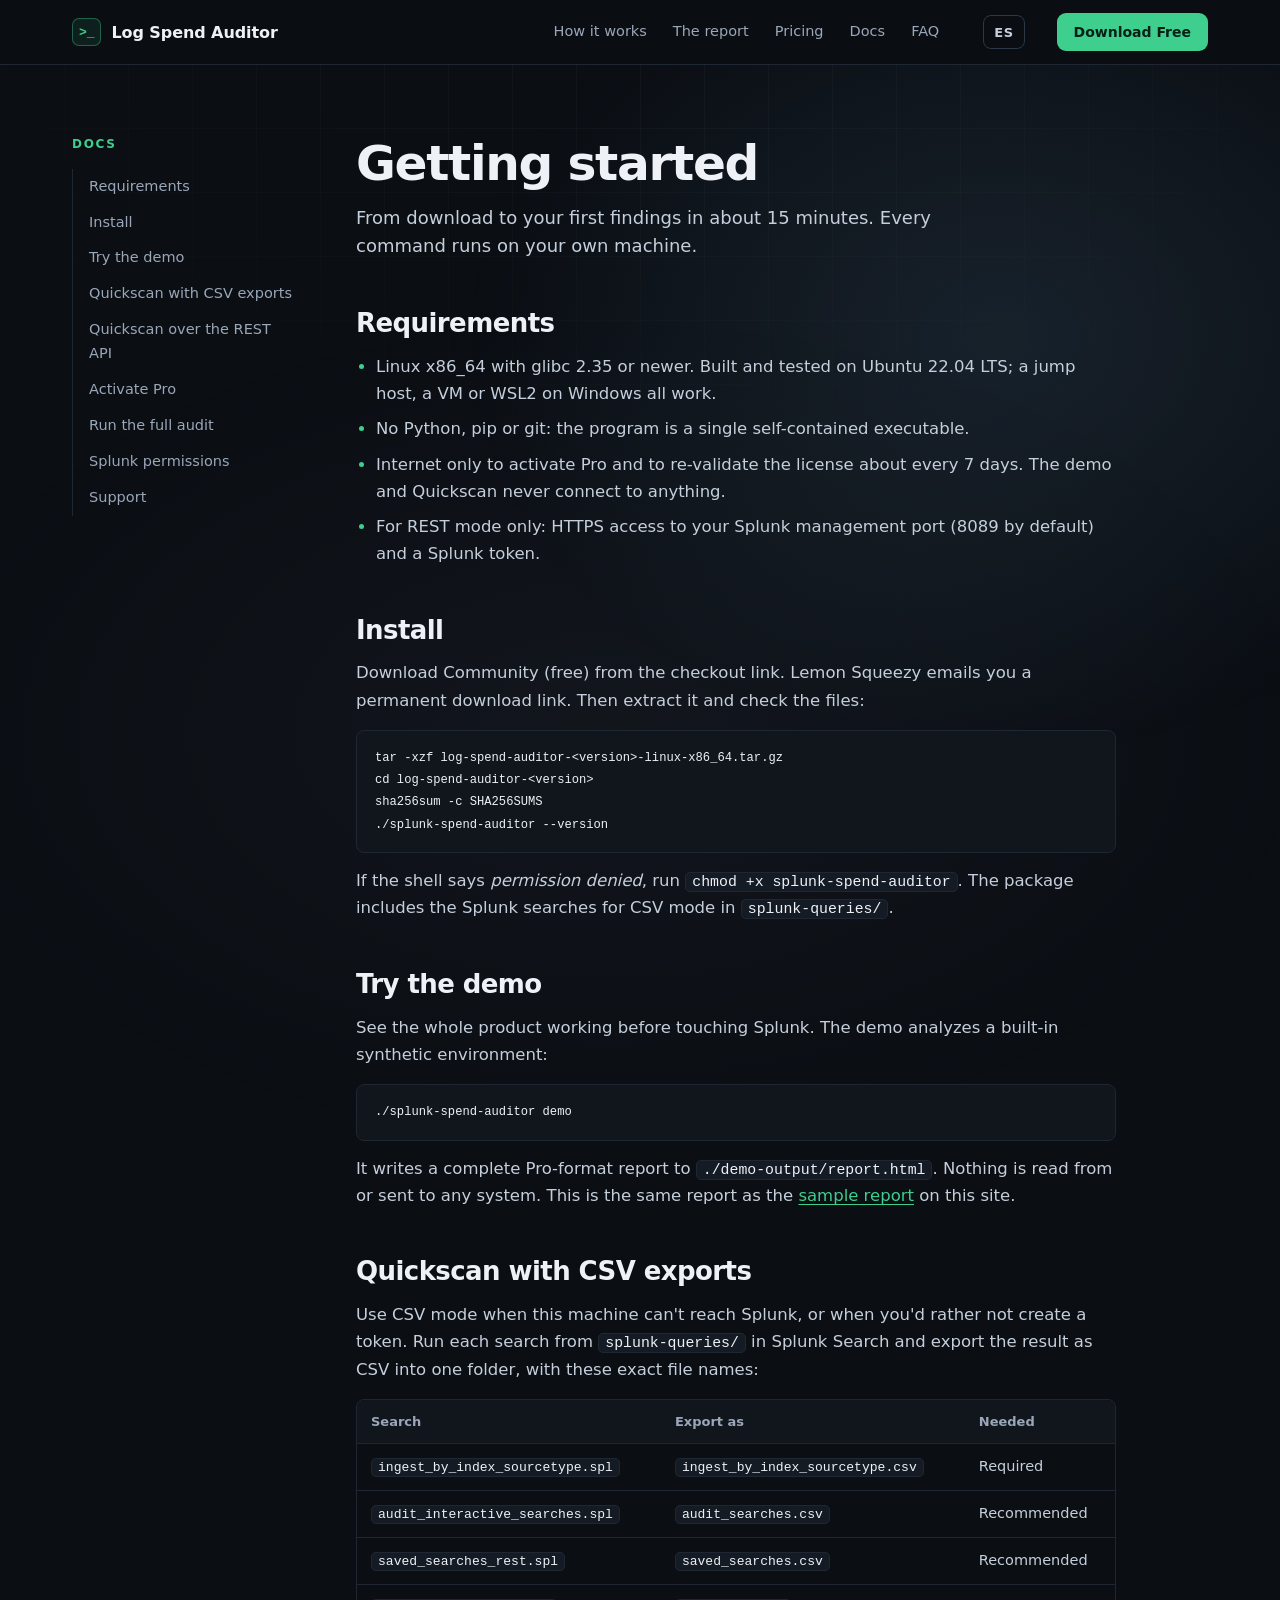
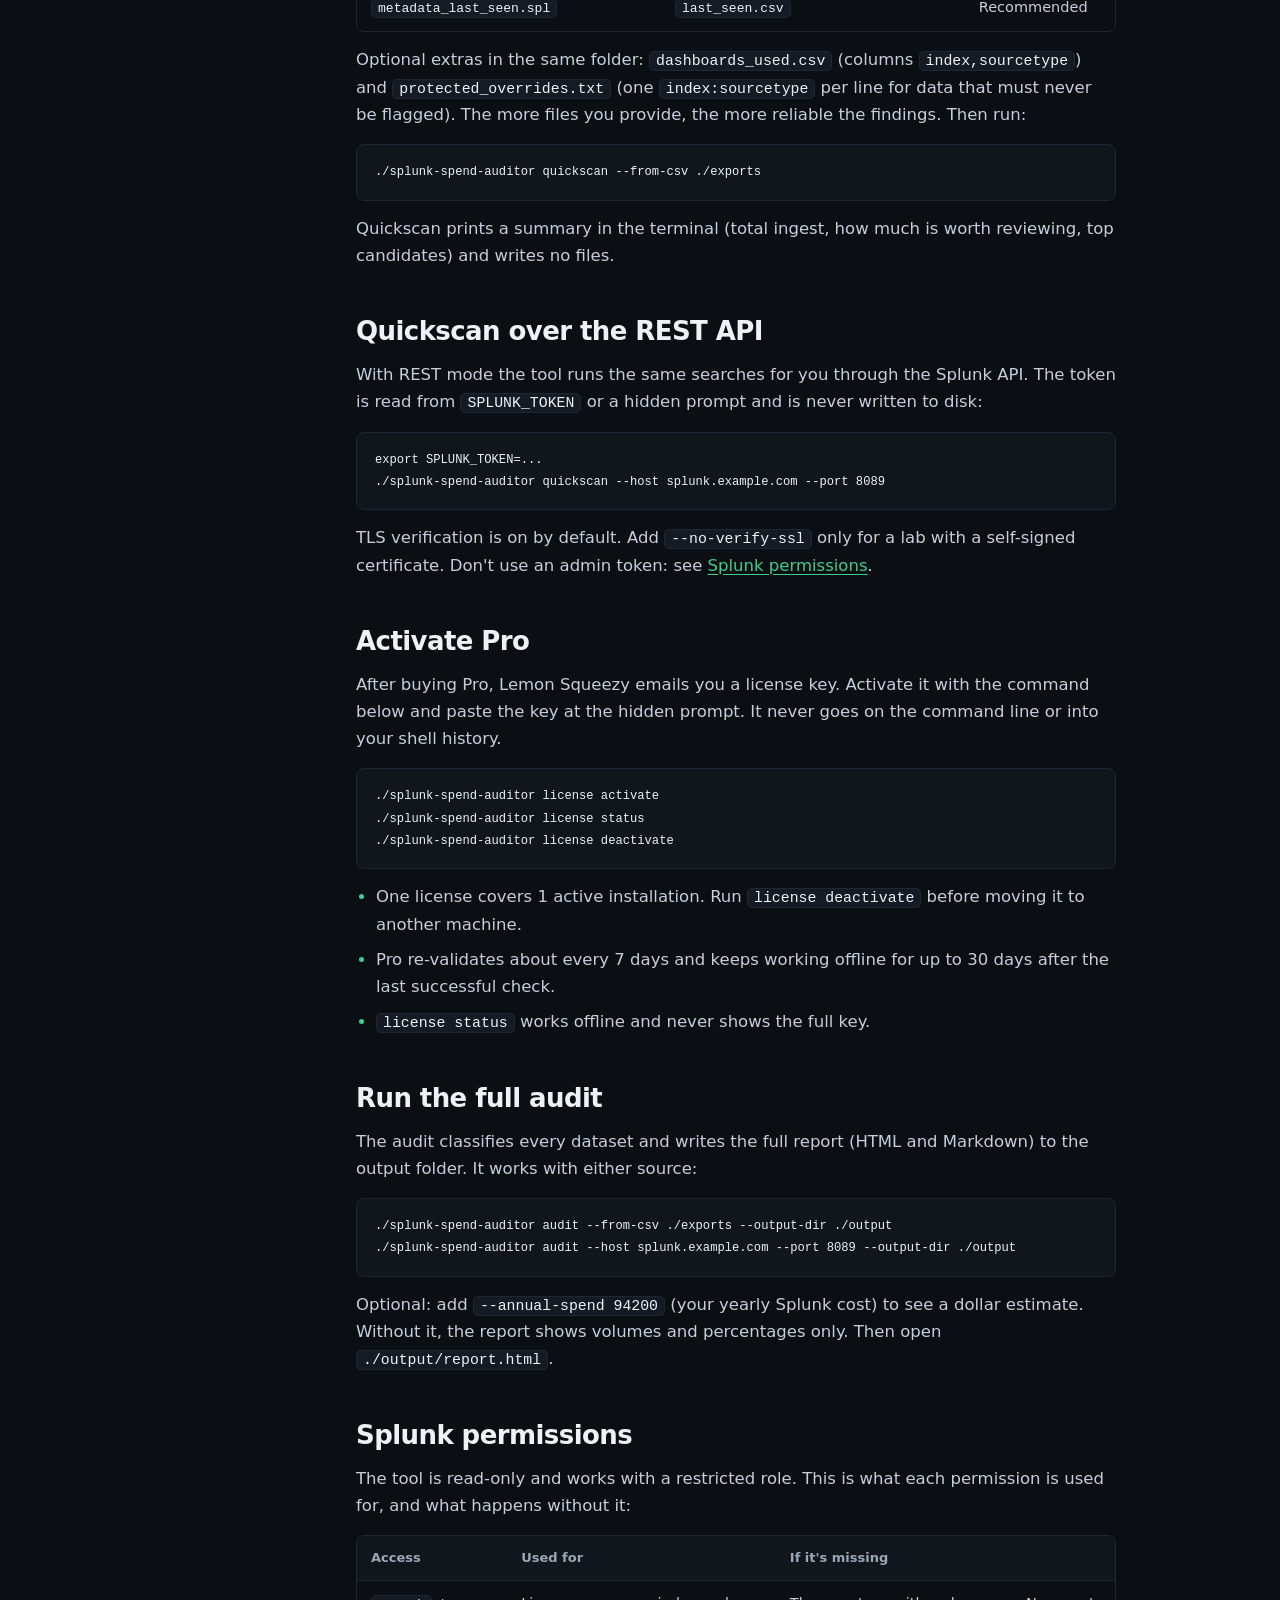
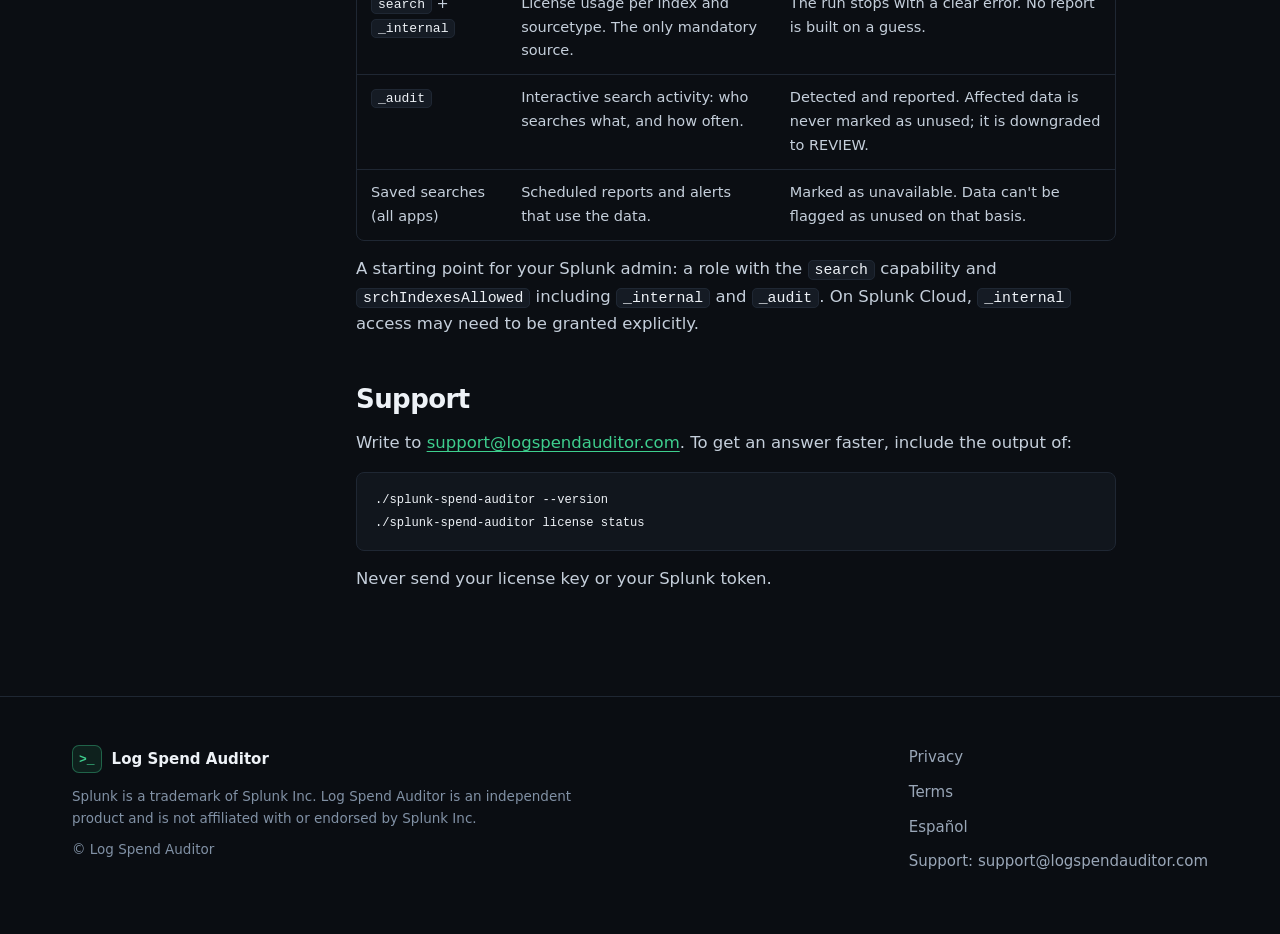
==== docs/index.html @ 991cc067 "Trust pass: docs (EN/ES), lab validation section, 14-day refund, support@ email - /docs/ and /es/doc" ====
<!doctype html>
<!-- GENERATED by scripts/build_i18n.py from scripts/i18n/ — edit the template or the strings there, not this file. -->
<html lang="en">
<head>
<meta charset="utf-8">
<meta name="viewport" content="width=device-width, initial-scale=1">
<title>Documentation — Log Spend Auditor</title>
<meta name="description" content="Install Log Spend Auditor, run the demo, export the CSVs, run a Quickscan, activate Pro and run the full audit. Includes the Splunk permissions it needs.">
<link rel="canonical" href="https://logspendauditor.com/docs/">
<link rel="alternate" hreflang="en" href="https://logspendauditor.com/docs/">
<link rel="alternate" hreflang="es" href="https://logspendauditor.com/es/docs/">
<link rel="alternate" hreflang="x-default" href="https://logspendauditor.com/docs/">
<meta property="og:type" content="website">
<meta property="og:site_name" content="Log Spend Auditor">
<meta property="og:locale" content="en_US">
<meta property="og:url" content="https://logspendauditor.com/docs/">
<meta property="og:title" content="Documentation — Log Spend Auditor">
<meta property="og:description" content="Install Log Spend Auditor, run the demo, export the CSVs, run a Quickscan, activate Pro and run the full audit. Includes the Splunk permissions it needs.">
<meta name="twitter:card" content="summary">
<meta name="theme-color" content="#0b0e13">
<link rel="icon" type="image/svg+xml" href="../favicon.svg">
<link rel="stylesheet" href="../site-v2.css">
</head>
<body>
<a class="skip" href="#main">Skip to content</a>

<header class="site">
  <div class="wrap bar">
    <a class="brand" href="../" aria-label="Log Spend Auditor — home"><span class="mark" aria-hidden="true">&gt;_</span><span class="brand-name">Log Spend Auditor</span></a>
    <nav aria-label="Primary">
      <ul>
        <li><a href="../#how-it-works">How it works</a></li>
        <li><a href="../#report">The report</a></li>
        <li><a href="../#pricing">Pricing</a></li>
        <li><a href="./" aria-current="page">Docs</a></li>
        <li><a href="../#faq">FAQ</a></li>
      </ul>
    </nav>
    <a class="lang" href="../es/docs/" hreflang="es" lang="es" aria-label="Ver esta página en español">ES</a>
    <a class="btn btn-primary btn-nav" href="https://logspendauditor.lemonsqueezy.com/checkout/buy/523549b0-405d-4bcf-a2f1-47c3e58e5934" rel="noopener">Download Free</a>
  </div>
</header>

<main id="main" class="docs">
  <div class="wrap docs-grid">
    <nav class="docs-toc" aria-label="On this page">
      <p class="eyebrow">Docs</p>
      <ol>
        <li><a href="#requirements">Requirements</a></li>
        <li><a href="#install">Install</a></li>
        <li><a href="#demo">Try the demo</a></li>
        <li><a href="#csv">Quickscan with CSV exports</a></li>
        <li><a href="#rest">Quickscan over the REST API</a></li>
        <li><a href="#pro">Activate Pro</a></li>
        <li><a href="#audit">Run the full audit</a></li>
        <li><a href="#permissions">Splunk permissions</a></li>
        <li><a href="#support">Support</a></li>
      </ol>
    </nav>

    <article class="docs-body">
      <p class="eyebrow">Docs</p>
      <h1>Getting started</h1>
      <p class="body-lg">From download to your first findings in about 15 minutes. Every command runs on your own machine.</p>

      <section id="requirements" aria-labelledby="h-req">
        <h2 id="h-req">Requirements</h2>
        <ul class="doc-list"><li>Linux x86_64 with glibc 2.35 or newer. Built and tested on Ubuntu 22.04 LTS; a jump host, a VM or WSL2 on Windows all work.</li><li>No Python, pip or git: the program is a single self-contained executable.</li><li>Internet only to activate Pro and to re-validate the license about every 7 days. The demo and Quickscan never connect to anything.</li><li>For REST mode only: HTTPS access to your Splunk management port (8089 by default) and a Splunk token.</li></ul>
      </section>

      <section id="install" aria-labelledby="h-install">
        <h2 id="h-install">Install</h2>
        <p>Download Community (free) from the checkout link. Lemon Squeezy emails you a permanent download link. Then extract it and check the files:</p>
        <pre><code>tar -xzf log-spend-auditor-&lt;version&gt;-linux-x86_64.tar.gz
cd log-spend-auditor-&lt;version&gt;
sha256sum -c SHA256SUMS
./splunk-spend-auditor --version</code></pre>
        <p>If the shell says <em>permission denied</em>, run <code>chmod +x splunk-spend-auditor</code>. The package includes the Splunk searches for CSV mode in <code>splunk-queries/</code>.</p>
      </section>

      <section id="demo" aria-labelledby="h-demo">
        <h2 id="h-demo">Try the demo</h2>
        <p>See the whole product working before touching Splunk. The demo analyzes a built-in synthetic environment:</p>
        <pre><code>./splunk-spend-auditor demo</code></pre>
        <p>It writes a complete Pro-format report to <code>./demo-output/report.html</code>. Nothing is read from or sent to any system. This is the same report as the <a href="../sample-report/">sample report</a> on this site.</p>
      </section>

      <section id="csv" aria-labelledby="h-csv">
        <h2 id="h-csv">Quickscan with CSV exports</h2>
        <p>Use CSV mode when this machine can't reach Splunk, or when you'd rather not create a token. Run each search from <code>splunk-queries/</code> in Splunk Search and export the result as CSV into one folder, with these exact file names:</p>
        <div class="table-wrap">
          <table>
            <thead><tr><th>Search</th><th>Export as</th><th>Needed</th></tr></thead>
            <tbody>
              <tr><td><code>ingest_by_index_sourcetype.spl</code></td><td><code>ingest_by_index_sourcetype.csv</code></td><td>Required</td></tr>
              <tr><td><code>audit_interactive_searches.spl</code></td><td><code>audit_searches.csv</code></td><td>Recommended</td></tr>
              <tr><td><code>saved_searches_rest.spl</code></td><td><code>saved_searches.csv</code></td><td>Recommended</td></tr>
              <tr><td><code>metadata_last_seen.spl</code></td><td><code>last_seen.csv</code></td><td>Recommended</td></tr>
            </tbody>
          </table>
        </div>
        <p>Optional extras in the same folder: <code>dashboards_used.csv</code> (columns <code>index,sourcetype</code>) and <code>protected_overrides.txt</code> (one <code>index:sourcetype</code> per line for data that must never be flagged). The more files you provide, the more reliable the findings. Then run:</p>
        <pre><code>./splunk-spend-auditor quickscan --from-csv ./exports</code></pre>
        <p>Quickscan prints a summary in the terminal (total ingest, how much is worth reviewing, top candidates) and writes no files.</p>
      </section>

      <section id="rest" aria-labelledby="h-rest">
        <h2 id="h-rest">Quickscan over the REST API</h2>
        <p>With REST mode the tool runs the same searches for you through the Splunk API. The token is read from <code>SPLUNK_TOKEN</code> or a hidden prompt and is never written to disk:</p>
        <pre><code>export SPLUNK_TOKEN=...
./splunk-spend-auditor quickscan --host splunk.example.com --port 8089</code></pre>
        <p>TLS verification is on by default. Add <code>--no-verify-ssl</code> only for a lab with a self-signed certificate. Don't use an admin token: see <a href="#permissions">Splunk permissions</a>.</p>
      </section>

      <section id="pro" aria-labelledby="h-pro">
        <h2 id="h-pro">Activate Pro</h2>
        <p>After buying Pro, Lemon Squeezy emails you a license key. Activate it with the command below and paste the key at the hidden prompt. It never goes on the command line or into your shell history.</p>
        <pre><code>./splunk-spend-auditor license activate
./splunk-spend-auditor license status
./splunk-spend-auditor license deactivate</code></pre>
        <ul class="doc-list"><li>One license covers 1 active installation. Run <code>license deactivate</code> before moving it to another machine.</li><li>Pro re-validates about every 7 days and keeps working offline for up to 30 days after the last successful check.</li><li><code>license status</code> works offline and never shows the full key.</li></ul>
      </section>

      <section id="audit" aria-labelledby="h-audit">
        <h2 id="h-audit">Run the full audit</h2>
        <p>The audit classifies every dataset and writes the full report (HTML and Markdown) to the output folder. It works with either source:</p>
        <pre><code>./splunk-spend-auditor audit --from-csv ./exports --output-dir ./output
./splunk-spend-auditor audit --host splunk.example.com --port 8089 --output-dir ./output</code></pre>
        <p>Optional: add <code>--annual-spend 94200</code> (your yearly Splunk cost) to see a dollar estimate. Without it, the report shows volumes and percentages only. Then open <code>./output/report.html</code>.</p>
      </section>

      <section id="permissions" aria-labelledby="h-perm">
        <h2 id="h-perm">Splunk permissions</h2>
        <p>The tool is read-only and works with a restricted role. This is what each permission is used for, and what happens without it:</p>
        <div class="table-wrap">
          <table>
            <thead><tr><th>Access</th><th>Used for</th><th>If it's missing</th></tr></thead>
            <tbody>
              <tr><td><code>search</code> + <code>_internal</code></td><td>License usage per index and sourcetype. The only mandatory source.</td><td>The run stops with a clear error. No report is built on a guess.</td></tr>
              <tr><td><code>_audit</code></td><td>Interactive search activity: who searches what, and how often.</td><td>Detected and reported. Affected data is never marked as unused; it is downgraded to REVIEW.</td></tr>
              <tr><td>Saved searches (all apps)</td><td>Scheduled reports and alerts that use the data.</td><td>Marked as unavailable. Data can't be flagged as unused on that basis.</td></tr>
            </tbody>
          </table>
        </div>
        <p>A starting point for your Splunk admin: a role with the <code>search</code> capability and <code>srchIndexesAllowed</code> including <code>_internal</code> and <code>_audit</code>. On Splunk Cloud, <code>_internal</code> access may need to be granted explicitly.</p>
      </section>

      <section id="support" aria-labelledby="h-support">
        <h2 id="h-support">Support</h2>
        <p>Write to <a href="mailto:support@logspendauditor.com">support@logspendauditor.com</a>. To get an answer faster, include the output of:</p>
        <pre><code>./splunk-spend-auditor --version
./splunk-spend-auditor license status</code></pre>
        <p>Never send your license key or your Splunk token.</p>
      </section>
    </article>
  </div>
</main>

<footer class="site-foot">
  <div class="wrap foot-grid">
    <div>
      <p class="foot-brand"><span class="mark" aria-hidden="true">&gt;_</span> Log Spend Auditor</p>
      <p class="legal">Splunk is a trademark of Splunk Inc. Log Spend Auditor is an independent product and is not affiliated with or endorsed by Splunk Inc.</p>
      <p class="legal">&copy; Log Spend Auditor</p>
    </div>
    <nav aria-label="Footer">
      <ul class="links">
        <li><a href="../privacy/">Privacy</a></li>
        <li><a href="../terms/">Terms</a></li>
        <li><a href="../es/docs/" hreflang="es" lang="es">Español</a></li>
        <li><a href="mailto:support@logspendauditor.com">Support: support@logspendauditor.com</a></li>
      </ul>
    </nav>
  </div>
</footer>
</body>
</html>
---- site-v2.css ----
/* Log Spend Auditor — static site, design system v2.
   System fonts only. No external fonts, scripts, images or requests. */
:root {
  /* surfaces */
  --bg: #0b0e13;
  --bg-alt: #0d1117;
  --surface: #11161d;
  --surface-2: #151b24;
  /* borders */
  --border: #1f2733;
  --border-strong: #2c3747;
  /* text */
  --text: #eef2f7;
  --text-2: #c5cfdb;
  --muted: #9aa7b8;
  --faint: #8191a5;
  /* accents (green sparingly, cyan only for technical detail) */
  --accent: #3ecf8e;
  --accent-hover: #5fdba5;
  --accent-ink: #052014;
  --accent-soft: rgba(62, 207, 142, .10);
  --accent-line: rgba(62, 207, 142, .38);
  --cyan: #7cc4f5;
  --amber: #e6b95a;
  --red: #f08f8f;
  /* shape + rhythm */
  --radius: 12px;
  --radius-sm: 8px;
  --shadow: 0 1px 2px rgba(0, 0, 0, .35), 0 12px 32px -16px rgba(0, 0, 0, .6);
  --maxw: 1200px;
  /* ambient background (html.quiet = legal pages, lower intensity) */
  --amb-green: .14;
  --amb-cyan: .11;
  --amb-neutral: .06;
  --amb-grid: .035;
  --hero-glow: .20;
  --gutter: 32px;
  --sans: system-ui, -apple-system, "Segoe UI", Roboto, "Helvetica Neue", Arial, sans-serif;
  --mono: ui-monospace, "SF Mono", "Cascadia Mono", Menlo, Consolas, "Liberation Mono", monospace;
}
*, *::before, *::after { box-sizing: border-box; }
html { scroll-behavior: smooth; -webkit-text-size-adjust: 100%; }
html.quiet { --amb-green: .055; --amb-cyan: .04; --amb-neutral: .03; --amb-grid: .02; --hero-glow: 0; }

/* ---------- ambient background: 3 fixed, pointer-less layers (2 slowly animated) ---------- */
html::before, body::before, body::after { content: ""; position: fixed; pointer-events: none; z-index: -1; }
/* A: muted green glow (upper left) + neutral glow (bottom) — 38s drift */
html::before {
  inset: -20vmax;
  background:
    radial-gradient(closest-side at 18% 14%, rgba(62, 207, 142, var(--amb-green)), transparent 100%) 0 0 / 70% 70% no-repeat,
    radial-gradient(closest-side at 50% 50%, rgba(140, 160, 190, var(--amb-neutral)), transparent 100%) 40% 100% / 80% 60% no-repeat;
  animation: drift-a 38s ease-in-out infinite alternate; will-change: transform;
}
/* B: subtle cyan/blue glow (right) — 30s drift */
body::before {
  inset: -20vmax;
  background: radial-gradient(closest-side at 50% 50%, rgba(124, 196, 245, var(--amb-cyan)), transparent 100%) 100% 30% / 60% 60% no-repeat;
  animation: drift-b 30s ease-in-out infinite alternate; will-change: transform;
}
/* C: technical grid, static, fading toward the edges and lower viewport */
body::after {
  inset: 0;
  background-image:
    linear-gradient(rgba(255, 255, 255, var(--amb-grid)) 1px, transparent 1px),
    linear-gradient(90deg, rgba(255, 255, 255, var(--amb-grid)) 1px, transparent 1px);
  background-size: 64px 64px;
  -webkit-mask-image: radial-gradient(ellipse 85% 75% at 50% 0%, #000 5%, transparent 78%);
  mask-image: radial-gradient(ellipse 85% 75% at 50% 0%, #000 5%, transparent 78%);
}
@keyframes drift-a { from { transform: translate3d(0, 0, 0) scale(1); } to { transform: translate3d(4vw, 3vh, 0) scale(1.08); } }
@keyframes drift-b { from { transform: translate3d(0, 0, 0) scale(1.04); } to { transform: translate3d(-4vw, 4vh, 0) scale(.96); } }
body { margin: 0; background: var(--bg); color: var(--text); font: 400 16.5px/1.65 var(--sans); -webkit-font-smoothing: antialiased; }
h1, h2, h3, p, ul, ol, dl, dd, figure { margin: 0; padding: 0; }
ul, ol { list-style: none; }
a { color: var(--accent); text-underline-offset: 3px; }
a:hover { color: var(--accent-hover); }
:focus-visible { outline: 2px solid var(--cyan); outline-offset: 3px; border-radius: 6px; }
.skip { position: absolute; left: -999px; top: 8px; z-index: 50; padding: 10px 16px; border-radius: var(--radius-sm); background: var(--accent); color: var(--accent-ink); font-weight: 600; }
.skip:focus { left: 8px; }
.wrap { width: 100%; max-width: var(--maxw); margin: 0 auto; padding: 0 var(--gutter); }
.center { text-align: center; margin-left: auto; margin-right: auto; }

/* ---------- typography ---------- */
h1 { font-size: clamp(32px, 3.8vw, 50px); line-height: 1.08; font-weight: 650; letter-spacing: -.028em; }
h2 { font-size: clamp(26px, 3vw, 36px); line-height: 1.15; font-weight: 650; letter-spacing: -.022em; max-width: 32ch; }
h3 { font-size: 17px; line-height: 1.35; font-weight: 600; letter-spacing: -.005em; }
.eyebrow { margin-bottom: 16px; font: 600 12px/1.3 var(--sans); letter-spacing: .14em; text-transform: uppercase; color: var(--accent); }
.body-lg { margin-top: 18px; font-size: 18px; line-height: 1.6; color: var(--text-2); max-width: 58ch; }
.narrow { max-width: 64ch; }
.muted { margin-top: 20px; font-size: 15px; color: var(--muted); max-width: 70ch; }
.muted.center { text-align: center; }
.fine { margin-top: 14px; font-size: 13.5px; color: var(--faint); text-align: center; }

/* ---------- header ---------- */
header.site { position: sticky; top: 0; z-index: 30; background: rgba(11, 14, 19, .97); border-bottom: 1px solid var(--border); }
.bar { display: flex; align-items: center; gap: 12px 32px; min-height: 64px; }
.brand { display: inline-flex; align-items: center; gap: 10px; color: var(--text); text-decoration: none; font: 650 16px var(--sans); letter-spacing: -.005em; }
.brand:hover { color: var(--text); }
.mark { display: inline-grid; place-items: center; min-width: 28px; height: 28px; padding: 0 6px; border-radius: 7px; border: 1px solid var(--accent-line); background: var(--accent-soft); color: var(--accent); font: 700 13px var(--mono); }
header.site nav { margin-left: auto; }
header.site nav ul { display: flex; gap: 2px; }
header.site nav a { display: block; padding: 8px 12px; border-radius: 8px; color: var(--muted); text-decoration: none; font-size: 14.5px; font-weight: 500; }
header.site nav a:hover { color: var(--text); background: var(--surface); }

/* ---------- buttons: primary, secondary, text link ---------- */
.btn { display: inline-flex; align-items: center; justify-content: center; min-height: 46px; padding: 0 22px; border-radius: 10px; border: 1px solid transparent; font: 600 15px/1 var(--sans); text-decoration: none; text-align: center; cursor: pointer; transition: background-color .15s ease, border-color .15s ease, color .15s ease, transform .15s ease; }
.btn-primary { background: var(--accent); color: var(--accent-ink); }
.btn-primary:hover { background: var(--accent-hover); color: var(--accent-ink); }
.btn-secondary { background: transparent; color: var(--text); border-color: var(--border-strong); }
.btn-secondary:hover { color: var(--text); border-color: var(--muted); background: var(--surface); }
.btn-nav { min-height: 38px; padding: 0 16px; font-size: 14px; border-radius: 9px; }
.btn-block { width: 100%; }
.btn:active { transform: translateY(1px); }

/* ---------- hero ---------- */
.hero { position: relative; padding: 96px 0 104px; border-bottom: 1px solid var(--border); overflow: hidden; }
.hero::before { content: ""; position: absolute; z-index: 0; pointer-events: none; right: 2%; top: 50%; width: 660px; height: 600px; transform: translateY(-50%); background: radial-gradient(closest-side, rgba(62, 207, 142, var(--hero-glow)), rgba(124, 196, 245, calc(var(--hero-glow) * .4)) 55%, transparent 100%); }
.hero-grid { position: relative; z-index: 1; display: grid; grid-template-columns: minmax(0, 11fr) minmax(0, 9fr); gap: 72px; align-items: center; }
.hero-copy .lead { margin-top: 22px; font-size: 19px; line-height: 1.6; color: var(--text-2); max-width: 50ch; }
.cta { display: flex; flex-wrap: wrap; gap: 12px; margin-top: 34px; }
.cta-center { justify-content: center; }
.price-line { margin-top: 20px; font-size: 14.5px; color: var(--text-2); }
.price-fine { margin-top: 4px; font-size: 13.5px; color: var(--faint); }
.chips { display: flex; flex-wrap: wrap; gap: 8px; margin-top: 28px; }
.chips li { display: inline-flex; align-items: center; gap: 8px; padding: 6px 13px; border: 1px solid var(--border-strong); border-radius: 999px; font-size: 13.5px; font-weight: 500; color: var(--text-2); background: rgba(255, 255, 255, .015); }
.chips li::before { content: ""; width: 6px; height: 6px; border-radius: 50%; background: var(--accent); }

/* ---------- product result panel ---------- */
.result { min-width: 0; padding: 22px 24px 20px; border: 1px solid var(--border-strong); border-radius: 16px; background: linear-gradient(180deg, var(--surface-2), var(--surface)); box-shadow: var(--shadow); }
.result-head { display: flex; align-items: center; justify-content: space-between; gap: 12px; padding-bottom: 14px; border-bottom: 1px solid var(--border); }
.result-title { font-size: 15px; font-weight: 600; letter-spacing: -.005em; }
.result-tag { padding: 3px 10px; border: 1px solid var(--border-strong); border-radius: 999px; font-size: 12px; color: var(--muted); }
.result-cmd { margin-top: 14px; padding: 10px 12px; border-radius: var(--radius-sm); background: var(--bg); border: 1px solid var(--border); font: 12.5px/1.5 var(--mono); color: var(--text-2); overflow-wrap: anywhere; }
.result-cmd .prompt { color: var(--accent); margin-right: 6px; }
.stats { display: grid; grid-template-columns: repeat(3, minmax(0, 1fr)); gap: 0; margin-top: 18px; border: 1px solid var(--border); border-radius: 10px; background: var(--bg); }
.stats > div { padding: 14px 16px; min-width: 0; }
.stats > div + div { border-left: 1px solid var(--border); }
.stats dt { font-size: 12.5px; color: var(--muted); line-height: 1.35; }
.stats dd { margin-top: 6px; font-size: 24px; line-height: 1.1; font-weight: 650; letter-spacing: -.02em; font-variant-numeric: tabular-nums; }
.stats dd small { display: block; margin-top: 4px; }
.stats small, .cand-val small { font-size: 12px; font-weight: 500; color: var(--muted); letter-spacing: 0; }
.result-sub { margin-top: 22px; font-size: 12.5px; font-weight: 600; letter-spacing: .06em; text-transform: uppercase; color: var(--muted); }
.cands { margin-top: 8px; }
.cands li { display: grid; grid-template-columns: minmax(0, 1fr) auto; column-gap: 16px; row-gap: 8px; align-items: center; padding: 13px 0; border-top: 1px solid var(--border); }
.cands li:first-child { border-top: 0; }
.cand-name { grid-column: 1; font: 500 14px/1.3 var(--mono); color: var(--text); overflow-wrap: anywhere; }
.cand-val { grid-column: 2; grid-row: 1 / span 2; align-self: center; text-align: right; font-size: 17px; font-weight: 650; font-variant-numeric: tabular-nums; white-space: nowrap; }
.cand-status { grid-column: 1; justify-self: start; padding: 2px 8px; border-radius: 5px; font: 600 11px/1.5 var(--mono); letter-spacing: .04em; }
.st-waste { color: var(--red); background: rgba(240, 143, 143, .10); }
.st-review { color: var(--amber); background: rgba(230, 185, 90, .10); }
.cand-bar { grid-column: 1 / -1; height: 3px; border-radius: 3px; background: var(--border); overflow: hidden; }
.cand-bar i { display: block; height: 100%; border-radius: 3px; background: var(--accent); opacity: .75; }
.cand-bar .w100 { width: 100%; } .cand-bar .w79 { width: 79%; } .cand-bar .w24 { width: 24%; }
.result figcaption { margin-top: 14px; padding-top: 14px; border-top: 1px solid var(--border); font-size: 12.5px; line-height: 1.5; color: var(--faint); }

/* ---------- sections ---------- */
.section { padding: 104px 0; border-bottom: 1px solid var(--border); scroll-margin-top: 64px; }
.section-alt { background: rgba(255, 255, 255, .016); }
.two-col { display: grid; grid-template-columns: minmax(0, 11fr) minmax(0, 9fr); gap: 72px; align-items: start; }
.statements { border-top: 1px solid var(--border); }
.statements li { padding: 22px 0; border-bottom: 1px solid var(--border); }
.statements p { margin-top: 4px; color: var(--muted); }

/* ---------- how it works: horizontal timeline ---------- */
.timeline { display: grid; grid-template-columns: repeat(3, minmax(0, 1fr)); gap: 40px; margin: 52px 0 0; }
.timeline li { position: relative; padding-top: 28px; border-top: 1px solid var(--border-strong); }
.timeline li::before { content: ""; position: absolute; top: -5px; left: 0; width: 9px; height: 9px; border-radius: 50%; background: var(--bg); border: 2px solid var(--accent); }
.step-no { display: block; margin-bottom: 10px; font: 600 13px var(--mono); color: var(--accent); letter-spacing: .05em; }
.timeline h3 { font-size: 20px; }
.timeline p { margin-top: 6px; color: var(--muted); }
.timeline + .muted { margin-top: 44px; }

/* ---------- Community vs Pro ---------- */
.editions { display: grid; grid-template-columns: repeat(2, minmax(0, 1fr)); gap: 24px; margin-top: 52px; align-items: stretch; }
.edition { display: flex; flex-direction: column; padding: 32px; border: 1px solid var(--border-strong); border-radius: 16px; background: var(--surface); min-width: 0; }
.edition-pro { border-color: var(--accent-line); background: linear-gradient(180deg, #13201f, var(--surface) 55%); box-shadow: var(--shadow), 0 0 0 1px rgba(62, 207, 142, .08); }
.ed-top { min-height: 26px; display: flex; align-items: center; justify-content: space-between; gap: 12px; }
.ed-label { font: 600 12.5px/1.3 var(--sans); letter-spacing: .14em; text-transform: uppercase; color: var(--muted); }
.edition-pro .ed-label { color: var(--accent); }
.badge-launch { padding: 3px 10px; border-radius: 999px; border: 1px solid var(--accent-line); background: var(--accent-soft); color: var(--accent); font-size: 12px; font-weight: 600; }
.ed-price { display: flex; flex-direction: column; gap: 4px; margin-top: 18px; }
.amount { font-size: 48px; line-height: 1; font-weight: 650; letter-spacing: -.035em; }
.amount-sub { font-size: 15px; color: var(--text-2); }
.amount-was { font-size: 14px; color: var(--faint); }
.ed-tagline { margin-top: 20px; padding-bottom: 20px; border-bottom: 1px solid var(--border); color: var(--muted); }
ul.terms { display: flex; flex-direction: column; gap: 6px; margin-top: 20px; padding-bottom: 20px; border-bottom: 1px solid var(--border); font-size: 14.5px; color: var(--text); font-weight: 500; }
ul.terms li { display: flex; align-items: center; gap: 10px; }
ul.terms li::before { content: ""; width: 5px; height: 5px; border-radius: 50%; background: var(--accent); flex: none; }
ul.check { margin: 18px 0 28px; flex: 1; }
ul.check li { position: relative; padding: 8px 0 8px 28px; color: var(--text-2); }
ul.check li::before { content: ""; position: absolute; left: 3px; top: 1.08em; width: 10px; height: 5px; border-left: 2px solid var(--accent); border-bottom: 2px solid var(--accent); transform: rotate(-45deg); }

/* ---------- security: 2x3 facts ---------- */
.facts { display: grid; grid-template-columns: repeat(3, minmax(0, 1fr)); margin-top: 48px; border: 1px solid var(--border); border-radius: 14px; background: var(--border); gap: 1px; overflow: hidden; }
.facts li { padding: 28px; background: var(--bg-alt); min-width: 0; }
.facts h3 { display: flex; align-items: baseline; gap: 10px; }
.facts h3::before { content: ""; width: 6px; height: 6px; border-radius: 50%; background: var(--accent); flex: none; transform: translateY(-2px); }
.facts p { margin-top: 8px; padding-left: 16px; color: var(--muted); font-size: 15.5px; }

/* ---------- platforms: one horizontal row ---------- */
.platforms { display: grid; grid-template-columns: repeat(3, minmax(0, 1fr)); margin-top: 44px; border-top: 1px solid var(--border); border-bottom: 1px solid var(--border); }
.platforms li { padding: 26px 28px 26px 0; min-width: 0; }
.platforms li + li { padding-left: 28px; border-left: 1px solid var(--border); }
.platforms h3 { font-size: 20px; }
.plat-status { margin-top: 10px; }
.status-ok, .status-later { display: inline-block; padding: 3px 10px; border-radius: 999px; font-size: 12.5px; font-weight: 600; }
.status-ok { color: var(--accent); background: var(--accent-soft); border: 1px solid var(--accent-line); }
.status-later { color: var(--faint); border: 1px solid var(--border-strong); }
.plat-detail { margin-top: 8px; font-size: 14.5px; color: var(--muted); }
.plat-detail + .plat-detail { margin-top: 2px; }
.plat-live .plat-status + .plat-detail { margin-top: 12px; }

/* ---------- final CTA ---------- */
.final { padding: 112px 0; text-align: center; background: rgba(255, 255, 255, .016); position: relative; overflow: hidden; }
.final::before { content: ""; position: absolute; left: 50%; top: -40%; width: 70%; height: 100%; transform: translateX(-50%); pointer-events: none; background: radial-gradient(closest-side, rgba(62, 207, 142, .05), transparent 70%); }
.final-inner { position: relative; }
.final h2 { margin: 0 auto; max-width: 22ch; }
.final .body-lg { margin-left: auto; margin-right: auto; }

/* ---------- footer ---------- */
.site-foot { padding: 48px 0 60px; border-top: 1px solid var(--border); background: rgba(11, 14, 19, .6); font-size: 15px; color: var(--muted); }
.foot-grid { display: flex; flex-wrap: wrap; justify-content: space-between; gap: 28px 48px; }
.foot-brand { display: flex; align-items: center; gap: 10px; margin-bottom: 12px; font: 650 15px var(--sans); color: var(--text); }
.legal { max-width: 62ch; margin-bottom: 8px; font-size: 13.5px; color: var(--faint); }
.site-foot .links { display: grid; gap: 10px; }
.site-foot .links a { color: var(--muted); text-decoration: none; }
.site-foot .links a:hover { color: var(--text); text-decoration: underline; }

/* ---------- legal pages (privacy, terms) ---------- */
.doc { padding: 72px 0 104px; }
.doc .wrap { max-width: 820px; }
.doc h1 { font-size: clamp(30px, 4vw, 42px); margin-bottom: 12px; }
.doc .note { margin-bottom: 28px; font-size: 14.5px; color: var(--faint); }
.doc h2 { max-width: none; margin: 44px 0 14px; padding-top: 28px; border-top: 1px solid var(--border); font-size: 22px; letter-spacing: -.012em; }
.doc p, .doc li { max-width: 72ch; color: var(--text-2); }
.doc p { margin-bottom: 1em; }
.doc ul { list-style: disc; padding-left: 22px; }
.doc li { margin: 9px 0; padding-left: 4px; }
.doc li::marker { color: var(--accent); }

/* ---------- architecture diagram (HTML + CSS only; no scripts, no inline styles) ---------- */
.arch { position: relative; margin-top: 48px; padding: 36px 32px 28px; border: 1px solid var(--border-strong); border-radius: 18px; background: rgba(13, 17, 23, .72); box-shadow: var(--shadow); overflow: hidden; }
.arch::before { content: ""; position: absolute; inset: 0; pointer-events: none; background-image: linear-gradient(rgba(255, 255, 255, .03) 1px, transparent 1px), linear-gradient(90deg, rgba(255, 255, 255, .03) 1px, transparent 1px); background-size: 32px 32px; -webkit-mask-image: radial-gradient(ellipse 90% 90% at 50% 40%, #000 20%, transparent 85%); mask-image: radial-gradient(ellipse 90% 90% at 50% 40%, #000 20%, transparent 85%); }
.arch-flow { position: relative; display: grid; grid-template-columns: minmax(0, 1fr) minmax(0, 1fr) minmax(0, 1.45fr) minmax(0, 1.4fr); gap: 44px; align-items: stretch; }
.stage { position: relative; display: flex; flex-direction: column; min-width: 0; }
.stage-tag { display: flex; align-items: baseline; gap: 10px; margin: 0 0 12px; padding-bottom: 10px; border-bottom: 1px solid var(--border-strong); }
.stage-no { font: 600 13px var(--mono); color: var(--accent); letter-spacing: .04em; }
.stage-name { font: 600 12px var(--sans); letter-spacing: .16em; text-transform: uppercase; color: var(--muted); }
.stage-body { flex: 1; padding: 20px; border: 1px solid var(--border-strong); border-radius: 12px; background: var(--surface); min-width: 0; }
.stage h3 { font-size: 16.5px; margin-bottom: 14px; }
.stage-text { margin: 14px 0 0; font-size: 14px; color: var(--text-2); }
.stage-note { margin: 6px 0 0; font-size: 13px; color: var(--faint); }

/* connectors between stages (decorative) */
.stage:not(:last-child)::after { content: ""; position: absolute; top: 56%; right: -44px; width: 44px; height: 1px; background: linear-gradient(90deg, var(--border-strong), var(--accent-line)); }
.stage:not(:last-child)::before { content: ""; position: absolute; top: calc(56% - 3px); right: -46px; width: 7px; height: 7px; border-top: 1px solid var(--accent); border-right: 1px solid var(--accent); transform: rotate(45deg); }

/* 01 input */
.sources { display: flex; flex-direction: column; align-items: flex-start; gap: 6px; }
.src { padding: 5px 10px; border: 1px solid rgba(124, 196, 245, .35); border-radius: 7px; background: rgba(124, 196, 245, .07); font: 500 12.5px/1.4 var(--mono); color: var(--cyan); }
.src-or { padding-left: 4px; font: 500 12px var(--mono); color: var(--faint); }

/* 02 collect */
.props { display: flex; flex-direction: column; gap: 8px; }
.props li { display: flex; align-items: center; gap: 10px; font-size: 14.5px; color: var(--text-2); }
.props li::before { content: ""; width: 5px; height: 5px; border-radius: 50%; background: var(--accent); flex: none; }

/* 03 engine: visually dominant */
.stage-engine .stage-tag { border-bottom-color: var(--accent-line); }
.stage-engine .stage-body { border-color: var(--accent-line); background: linear-gradient(180deg, #112019, var(--surface) 70%); box-shadow: 0 0 0 1px rgba(62, 207, 142, .06); padding: 24px 22px; }
.stage-engine h3 { font-size: 19px; }
.signals { display: grid; grid-template-columns: repeat(2, minmax(0, 1fr)); gap: 8px; }
.signals li { padding: 10px 12px; border: 1px solid var(--border-strong); border-radius: 8px; background: rgba(11, 14, 19, .6); font-size: 13.5px; line-height: 1.35; color: var(--text); }
.tags-label { margin: 22px 0 10px; font: 600 11.5px var(--sans); letter-spacing: .12em; text-transform: uppercase; color: var(--muted); }
.tags { display: flex; flex-wrap: wrap; gap: 6px; }
.tag { padding: 3px 8px; border-radius: 5px; font: 600 11px/1.5 var(--mono); letter-spacing: .03em; border: 1px solid transparent; }
.tag-waste { color: var(--red); background: rgba(240, 143, 143, .10); border-color: rgba(240, 143, 143, .25); }
.tag-review { color: var(--amber); background: rgba(230, 185, 90, .10); border-color: rgba(230, 185, 90, .25); }
.tag-normal { color: var(--text-2); background: rgba(255, 255, 255, .04); border-color: var(--border-strong); }
.tag-protected { color: var(--cyan); background: rgba(124, 196, 245, .08); border-color: rgba(124, 196, 245, .28); }
.tag-value { color: var(--accent); background: var(--accent-soft); border-color: var(--accent-line); }
.tag-unknown { color: var(--faint); background: transparent; border-color: var(--border-strong); border-style: dashed; }

/* 04 outputs: two levels */
.outputs { display: flex; flex-direction: column; gap: 12px; padding: 12px; }
.output { padding: 14px 16px; border: 1px solid var(--border); border-radius: 9px; background: rgba(11, 14, 19, .5); }
.output-pro { border-color: var(--accent-line); background: rgba(62, 207, 142, .05); }
.output h3 { display: flex; flex-wrap: wrap; align-items: baseline; gap: 4px 10px; margin-bottom: 10px; font-size: 14.5px; }
.out-edition { font: 700 11.5px var(--sans); letter-spacing: .12em; text-transform: uppercase; color: var(--muted); }
.output-pro .out-edition { color: var(--accent); }
.out-name { font-weight: 600; }
.output ul { display: flex; flex-direction: column; gap: 5px; }
.output li { position: relative; padding-left: 14px; font-size: 13.5px; line-height: 1.4; color: var(--text-2); }
.output li::before { content: ""; position: absolute; left: 0; top: .6em; width: 6px; height: 1px; background: var(--faint); }
.output-pro li::before { background: var(--accent); }

/* footer statements */
.arch-foot { position: relative; display: flex; flex-wrap: wrap; justify-content: space-between; align-items: baseline; gap: 8px 32px; margin-top: 28px; padding-top: 20px; border-top: 1px solid var(--border-strong); }
.arch-claim { margin: 0; font-size: 17px; font-weight: 600; letter-spacing: -.01em; }
.arch-secure { margin: 0; font: 500 13.5px var(--mono); color: var(--accent); }

/* tablet / mobile: vertical stepped sequence */
@media (max-width: 1180px) {
  .arch { padding: 28px 22px 22px; }
  .arch-flow { grid-template-columns: minmax(0, 1fr); gap: 40px; max-width: 640px; margin: 0 auto; }
  .stage:not(:last-child)::after { top: auto; right: auto; bottom: -34px; left: 28px; width: 1px; height: 28px; background: linear-gradient(180deg, var(--border-strong), var(--accent-line)); }
  .stage:not(:last-child)::before { top: auto; right: auto; bottom: -34px; left: 25px; transform: rotate(135deg); }
  .arch-foot { max-width: 640px; margin-left: auto; margin-right: auto; }
}
@media (max-width: 560px) {
  .arch { margin-top: 36px; padding: 22px 14px 18px; border-radius: 14px; }
  .stage-body { padding: 16px; }
  .stage-engine .stage-body { padding: 18px 16px; }
  .signals { grid-template-columns: 1fr; }
}

/* ---------- responsive ---------- */
@media (max-width: 1080px) {
  :root { --gutter: 28px; }
  .hero { padding: 72px 0 80px; }
  .hero-grid { gap: 48px; }
  .two-col { gap: 48px; }
  .facts { grid-template-columns: repeat(2, minmax(0, 1fr)); }
}
@media (max-width: 900px) {
  .hero::before { right: 50%; top: auto; bottom: 0; width: 120vw; height: 70%; transform: translateX(50%); }
  .hero-grid, .two-col { grid-template-columns: 1fr; }
  .section { padding: 80px 0; }
  .editions { grid-template-columns: 1fr; }
  .timeline { grid-template-columns: 1fr; gap: 0; margin-top: 36px; border-left: 1px solid var(--border-strong); }
  .timeline li { padding: 0 0 32px 28px; border-top: 0; }
  .timeline li:last-child { padding-bottom: 8px; }
  .timeline li::before { top: 3px; left: -6px; }
  .platforms { grid-template-columns: 1fr; }
  .platforms li, .platforms li + li { padding: 22px 0; border-left: 0; }
  .platforms li + li { border-top: 1px solid var(--border); }
}
@media (max-width: 760px) {
  header.site { position: static; }
  .bar { flex-wrap: wrap; padding-top: 12px; padding-bottom: 8px; gap: 8px 12px; }
  .btn-nav { margin-left: auto; }
  header.site nav { order: 3; flex-basis: 100%; margin: 0 -12px; }
  header.site nav ul { flex-wrap: wrap; }
}
@media (max-width: 560px) {
  :root { --gutter: 20px; --amb-grid: .024; }
  body::after { background-size: 48px 48px; }
  body { font-size: 16px; }
  .hero { padding: 48px 0 56px; }
  .hero-copy .lead { font-size: 17.5px; }
  .cta .btn { width: 100%; }
  .section { padding: 64px 0; }
  .final { padding: 72px 0; }
  .facts { grid-template-columns: 1fr; }
  .facts li { padding: 22px; }
  .edition { padding: 26px 22px; }
  .result { padding: 18px 16px 16px; }
  .stats { grid-template-columns: 1fr; }
  .stats > div { display: flex; justify-content: space-between; align-items: baseline; gap: 12px; padding: 12px 14px; }
  .stats > div + div { border-left: 0; border-top: 1px solid var(--border); }
  .stats dd { margin-top: 0; font-size: 20px; display: flex; align-items: baseline; gap: 8px; }
  .stats dd small { display: inline; margin: 0; }
  .brand-name { font-size: 14px; }
  .btn-nav { padding: 0 10px; font-size: 12.5px; min-height: 36px; }
  .brand { gap: 8px; }
}
@media (prefers-reduced-motion: reduce) {
  html { scroll-behavior: auto; }
  *, *::before, *::after { transition: none !important; animation: none !important; }
  html::before, body::before { will-change: auto; }
}
@media (max-width: 400px) {
  :root { --gutter: 16px; }
  .brand-name { font-size: 13.5px; }
  .brand { gap: 7px; }
  .btn-nav { padding: 0 9px; font-size: 12px; }
}

/* --- conversion pass: sample report link, free queries, builder, FAQ --- */
.hero-link { margin-top: 22px; font-size: 15px; }
.hero-link a, .ed-sample a { color: var(--accent); font-weight: 600; text-decoration: none; }
.hero-link a:hover, .ed-sample a:hover { text-decoration: underline; }
.ed-sample { margin: 18px 0 14px; font-size: 14.5px; }
.queries { display: grid; grid-template-columns: minmax(0, 1fr); gap: 28px; margin-top: 44px; }
.queries li { min-width: 0; }
.queries h3 { font-size: 18px; margin-bottom: 10px; }
.queries pre { margin: 0; padding: 16px 18px; border: 1px solid var(--border); border-radius: var(--radius-sm); background: var(--surface); overflow-x: auto; font: 13px/1.6 var(--mono); color: var(--text-2); }
.queries + .muted { margin-top: 32px; max-width: 75ch; }
.section code { font-family: var(--mono); font-size: .92em; color: var(--text); }
#builder .body-lg + .body-lg { margin-top: 16px; }
#builder a, .faq a { color: var(--accent); }
.faq { margin-top: 40px; border-top: 1px solid var(--border); max-width: 860px; }
.faq details { border-bottom: 1px solid var(--border); }
.faq summary { padding: 20px 28px 20px 0; cursor: pointer; font-weight: 600; font-size: 17px; list-style: none; position: relative; }
.faq summary::-webkit-details-marker { display: none; }
.faq summary::after { content: "+"; position: absolute; right: 4px; top: 18px; color: var(--accent); font-size: 20px; }
.faq details[open] summary::after { content: "–"; }
.faq details p { padding: 0 0 22px; color: var(--muted); max-width: 72ch; }
@media (max-width: 720px) { .queries pre { font-size: 12px; } .faq summary { font-size: 16px; } }

/* --- redesign pass: language switch, report section, pricing platforms --- */
.lang { display: inline-flex; align-items: center; justify-content: center; min-width: 38px; height: 34px; padding: 0 10px; border: 1px solid var(--border-strong); border-radius: 8px; color: var(--text-2); font: 600 13px/1 var(--sans); letter-spacing: .04em; text-decoration: none; }
.lang:hover { color: var(--text); border-color: var(--muted); background: var(--surface); }
.report-grid { display: grid; grid-template-columns: minmax(0, 11fr) minmax(0, 9fr); gap: 48px; margin-top: 52px; align-items: start; }
.finding { padding: 26px 28px; border: 1px solid var(--border-strong); border-radius: 16px; background: linear-gradient(180deg, var(--surface-2), var(--surface)); box-shadow: var(--shadow); min-width: 0; }
.finding-kicker { font-size: 12px; font-weight: 600; letter-spacing: .08em; text-transform: uppercase; color: var(--faint); }
.finding-head { display: flex; flex-wrap: wrap; align-items: center; gap: 10px 14px; margin-top: 14px; }
.finding-name { font: 600 18px/1.3 var(--mono); color: var(--text); overflow-wrap: anywhere; }
.finding-signals { display: grid; grid-template-columns: repeat(4, minmax(0, 1fr)); margin-top: 20px; border: 1px solid var(--border); border-radius: 10px; overflow: hidden; background: var(--border); gap: 1px; }
.finding-signals div { padding: 12px 14px; background: var(--bg); min-width: 0; }
.finding-signals dt { font-size: 12px; color: var(--muted); line-height: 1.35; }
.finding-signals dd { margin-top: 4px; font: 600 17px/1.2 var(--sans); color: var(--text); }
.finding-why { margin-top: 20px; color: var(--text-2); }
.finding-rec { margin-top: 14px; padding-top: 14px; border-top: 1px solid var(--border); color: var(--text-2); }
.finding-rec strong { color: var(--text); }
.legend h3 { font-size: 18px; }
.legend ul { margin-top: 18px; border-top: 1px solid var(--border); }
.legend li { padding: 14px 0; border-bottom: 1px solid var(--border); }
.legend li .tag { display: inline-block; }
.legend li p { margin-top: 8px; font-size: 15px; color: var(--muted); }
.legend-link { margin-top: 22px; font-weight: 600; }
.legend-link a { text-decoration: none; }
.legend-link a:hover { text-decoration: underline; }
#pricing .platforms { margin-top: 56px; }
#pricing .platforms h3 { font-size: 17px; }
.plat-detail { font-size: 14px; color: var(--muted); }
@media (max-width: 900px) {
  .report-grid { grid-template-columns: 1fr; gap: 36px; }
}
@media (max-width: 760px) {
  .finding-signals { grid-template-columns: repeat(2, minmax(0, 1fr)); }
  .finding { padding: 22px 20px; }
}

/* --- docs page --- */
.docs { padding: 72px 0 104px; }
.docs-grid { display: grid; grid-template-columns: 220px minmax(0, 1fr); gap: 64px; align-items: start; }
.docs-toc { position: sticky; top: 96px; }
.docs-toc ol { border-left: 1px solid var(--border); }
.docs-toc a { display: block; padding: 6px 0 6px 16px; margin-left: -1px; border-left: 1px solid transparent; color: var(--muted); font-size: 14.5px; text-decoration: none; }
.docs-toc a:hover { color: var(--text); border-left-color: var(--accent); }
.docs-body { max-width: 760px; min-width: 0; }
.docs-body > .eyebrow { display: none; }
.docs-body section { padding-top: 48px; scroll-margin-top: 80px; }
.docs-body h2 { font-size: 26px; max-width: none; }
.docs-body p, .docs-body .doc-list { margin-top: 14px; color: var(--text-2); }
.docs-body pre { margin: 16px 0 0; padding: 16px 18px; border: 1px solid var(--border); border-radius: var(--radius-sm); background: var(--surface); overflow-x: auto; font: 13.5px/1.65 var(--mono); color: var(--text); }
.docs-body code { font-family: var(--mono); font-size: .9em; color: var(--text); }
.docs-body :not(pre) > code { padding: 1px 6px; border-radius: 5px; background: var(--surface-2); border: 1px solid var(--border); }
.doc-list { padding-left: 20px; list-style: disc; }
.doc-list li { margin-top: 8px; }
.doc-list li::marker { color: var(--accent); }
.table-wrap { margin-top: 16px; overflow-x: auto; border: 1px solid var(--border); border-radius: var(--radius-sm); }
.docs-body table { width: 100%; border-collapse: collapse; font-size: 14.5px; }
.docs-body th, .docs-body td { padding: 11px 14px; text-align: left; vertical-align: top; border-bottom: 1px solid var(--border); }
.docs-body th { background: var(--surface); color: var(--muted); font-weight: 600; font-size: 13px; }
.docs-body td { color: var(--text-2); }
.docs-body tr:last-child td { border-bottom: 0; }
@media (max-width: 900px) {
  .docs-grid { grid-template-columns: 1fr; gap: 0; }
  .docs-toc { display: none; }
  .docs-body > .eyebrow { display: block; }
  .docs { padding: 48px 0 72px; }
}
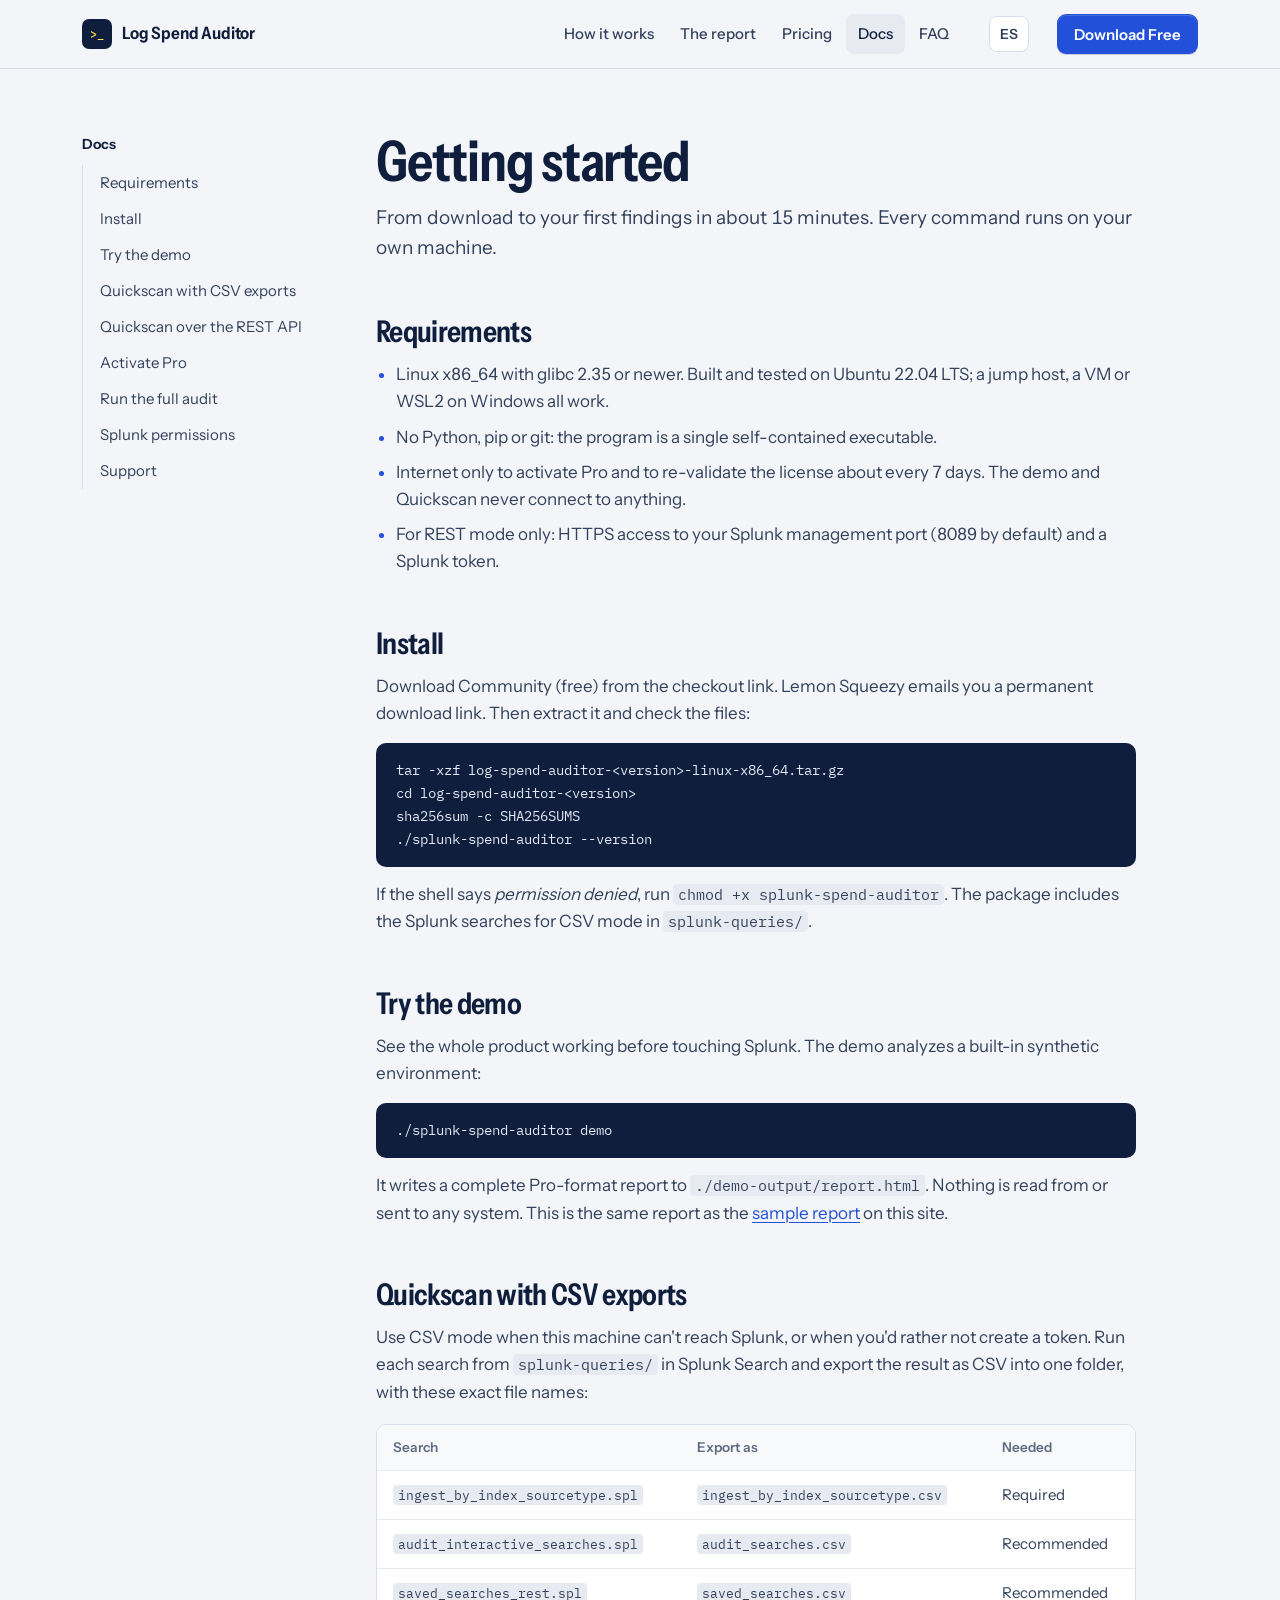
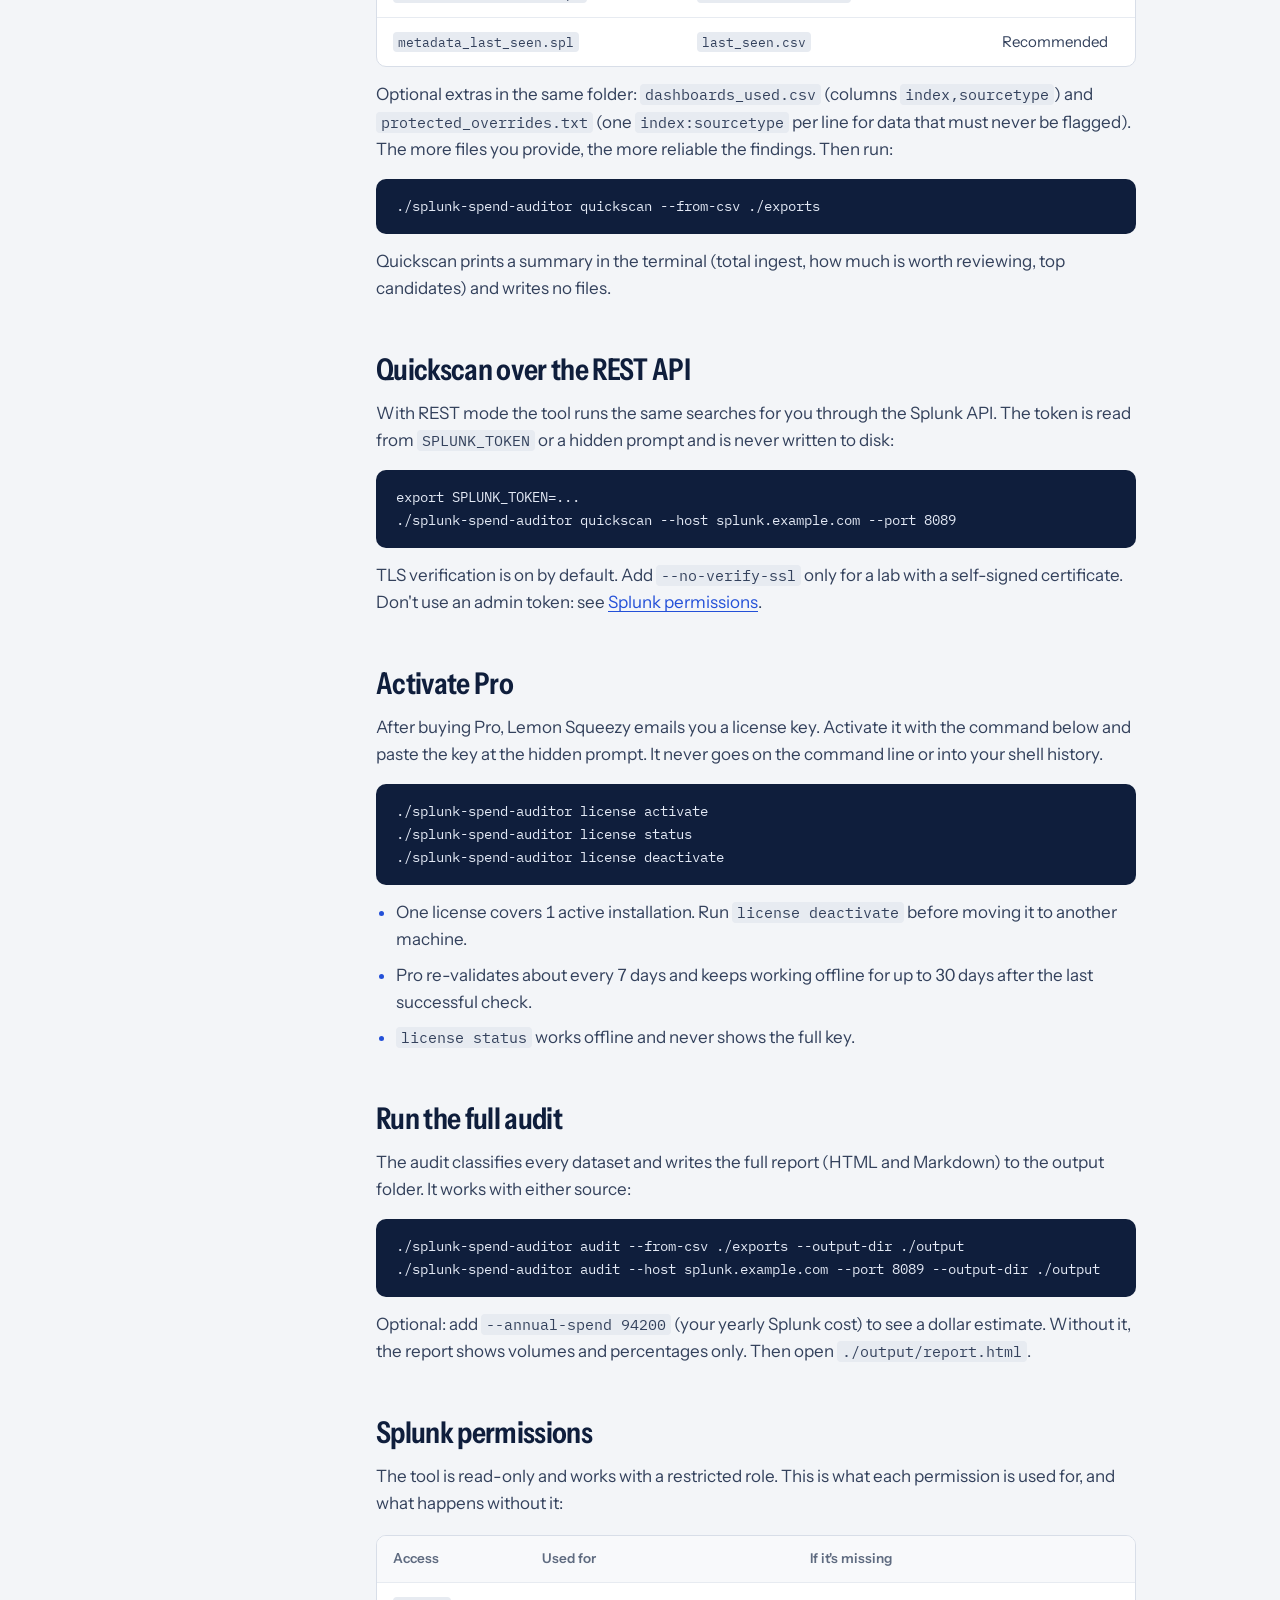
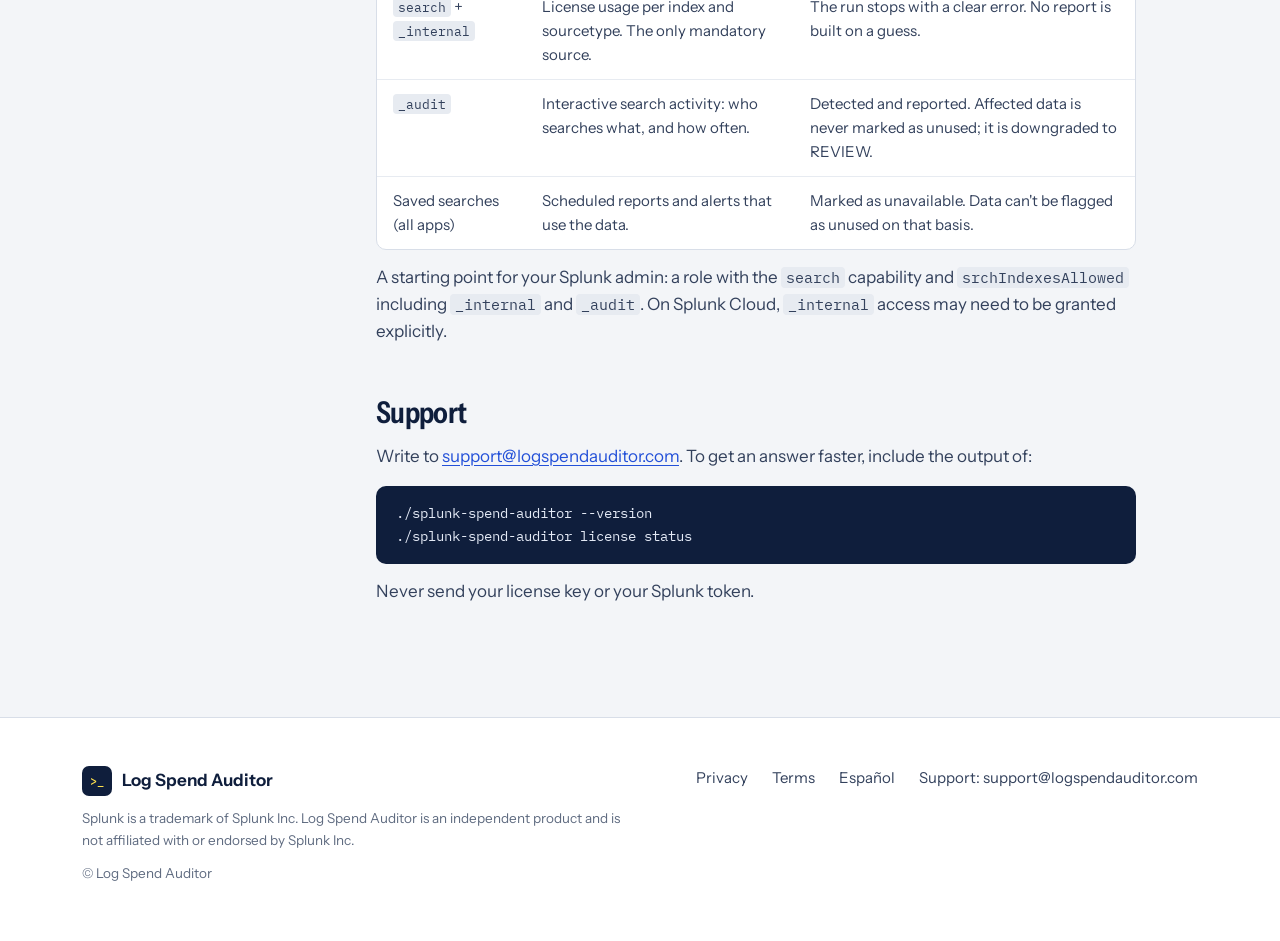
==== commit 96b18c61: "Visual redesign as a sales page (EN/ES) - New visual system (site-v3.css): cool paper, navy ink, blu" ====
--- a/docs/index.html
+++ b/docs/index.html
@@ -17,9 +17,9 @@
 <meta property="og:title" content="Documentation — Log Spend Auditor">
 <meta property="og:description" content="Install Log Spend Auditor, run the demo, export the CSVs, run a Quickscan, activate Pro and run the full audit. Includes the Splunk permissions it needs.">
 <meta name="twitter:card" content="summary">
-<meta name="theme-color" content="#0b0e13">
+<meta name="theme-color" content="#0f1e3c">
 <link rel="icon" type="image/svg+xml" href="../favicon.svg">
-<link rel="stylesheet" href="../site-v2.css">
+<link rel="stylesheet" href="../site-v3.css">
 </head>
 <body>
 <a class="skip" href="#main">Skip to content</a>
--- a/site-v3.css
+++ b/site-v3.css
@@ -0,0 +1,367 @@
+/* Log Spend Auditor — site-v3.css
+   Concept: an audit statement. Cool paper, navy ink, and one auditor's
+   highlighter (--marker) reserved for data that is paid for and unused. */
+
+@font-face {
+  font-family: "Instrument Sans";
+  src: url("fonts/instrument-sans.woff2") format("woff2-variations"), url("fonts/instrument-sans.woff2") format("woff2");
+  font-weight: 400 700;
+  font-stretch: 75% 100%;
+  font-style: normal;
+  font-display: swap;
+}
+@font-face {
+  font-family: "IBM Plex Mono";
+  src: url("fonts/ibm-plex-mono-400.woff2") format("woff2");
+  font-weight: 400;
+  font-style: normal;
+  font-display: swap;
+}
+@font-face {
+  font-family: "IBM Plex Mono";
+  src: url("fonts/ibm-plex-mono-500.woff2") format("woff2");
+  font-weight: 500;
+  font-style: normal;
+  font-display: swap;
+}
+
+:root {
+  --page: #f3f5f8;
+  --paper: #ffffff;
+  --ink: #0f1e3c;
+  --ink-2: #33415c;
+  --muted: #5f6b80;
+  --rule: #d8dee8;
+  --rule-soft: #e7ebf1;
+  --blue: #2350d8;
+  --blue-hover: #1a3daa;
+  --blue-soft: #e8eefc;
+  --marker: #ffe14d;
+  --marker-ink: #3d3200;
+  --waste: #b42318;
+  --review: #8a5300;
+  --value: #067647;
+  --protected: #175cd3;
+  --navy-2: #172a52;
+  --sans: "Instrument Sans", ui-sans-serif, system-ui, -apple-system, "Segoe UI", Roboto, Arial, sans-serif;
+  --mono: "IBM Plex Mono", ui-monospace, "SF Mono", Menlo, Consolas, monospace;
+  --maxw: 1180px;
+  --gutter: 32px;
+  --radius: 10px;
+  --radius-sm: 6px;
+  color-scheme: light;
+}
+
+*, *::before, *::after { box-sizing: border-box; }
+html { -webkit-text-size-adjust: 100%; scroll-behavior: smooth; }
+body { margin: 0; background: var(--page); color: var(--ink); font: 400 17px/1.6 var(--sans); font-stretch: 100%; -webkit-font-smoothing: antialiased; text-rendering: optimizeLegibility; font-variant-numeric: tabular-nums; }
+h1, h2, h3, p, ul, ol, dl, dd, figure, blockquote { margin: 0; padding: 0; }
+ul, ol { list-style: none; }
+img, svg { display: block; max-width: 100%; }
+a { color: var(--blue); text-underline-offset: 3px; text-decoration-thickness: 1px; }
+a:hover { color: var(--blue-hover); }
+:focus-visible { outline: 3px solid var(--blue); outline-offset: 3px; border-radius: 4px; }
+code, pre, kbd { font-family: var(--mono); }
+::selection { background: var(--marker); color: var(--ink); }
+
+.skip { position: absolute; left: -999px; top: 8px; z-index: 50; padding: 10px 16px; border-radius: var(--radius-sm); background: var(--ink); color: #fff; font-weight: 600; }
+.skip:focus { left: 8px; }
+.wrap { width: 100%; max-width: var(--maxw); margin: 0 auto; padding: 0 var(--gutter); }
+.center { text-align: center; margin-left: auto; margin-right: auto; }
+
+/* ---------- type ---------- */
+h1, h2, .display { font-family: var(--sans); font-stretch: 82%; font-weight: 640; letter-spacing: -.022em; color: var(--ink); }
+h1 { font-size: clamp(42px, 5.4vw, 70px); line-height: 1.0; max-width: 14ch; text-wrap: balance; }
+h2 { font-size: clamp(32px, 3.6vw, 48px); line-height: 1.05; max-width: 22ch; text-wrap: balance; }
+h3 { font-size: 19px; line-height: 1.3; font-weight: 620; letter-spacing: -.008em; }
+.lead { margin-top: 24px; font-size: 20px; line-height: 1.55; color: var(--ink-2); max-width: 46ch; }
+.body-lg { margin-top: 20px; font-size: 19px; line-height: 1.6; color: var(--ink-2); max-width: 60ch; }
+.muted { margin-top: 18px; font-size: 15px; color: var(--muted); max-width: 68ch; }
+.kicker { margin-bottom: 14px; font-size: 15px; font-weight: 600; color: var(--blue); }
+
+/* ---------- header ---------- */
+header.site { position: sticky; top: 0; z-index: 30; background: rgba(243, 245, 248, .94); border-bottom: 1px solid var(--rule); -webkit-backdrop-filter: saturate(1.4) blur(10px); backdrop-filter: saturate(1.4) blur(10px); }
+.bar { display: flex; align-items: center; gap: 10px 28px; min-height: 68px; }
+.brand { display: inline-flex; align-items: center; gap: 10px; color: var(--ink); text-decoration: none; font-weight: 650; font-size: 17px; font-stretch: 90%; letter-spacing: -.01em; }
+.brand:hover { color: var(--ink); }
+.mark { display: inline-grid; place-items: center; width: 30px; height: 30px; border-radius: 7px; background: var(--ink); color: var(--marker); font: 500 12px/1 var(--mono); letter-spacing: -.04em; }
+header.site nav { margin-left: auto; }
+header.site nav ul { display: flex; gap: 2px; }
+header.site nav a { display: block; padding: 8px 12px; border-radius: 8px; color: var(--ink-2); text-decoration: none; font-size: 15px; font-weight: 500; }
+header.site nav a:hover, header.site nav a[aria-current="page"] { color: var(--ink); background: var(--rule-soft); }
+.lang { display: inline-flex; align-items: center; justify-content: center; height: 36px; min-width: 40px; padding: 0 10px; border: 1px solid var(--rule); border-radius: 8px; background: var(--paper); color: var(--ink-2); font-size: 14px; font-weight: 600; text-decoration: none; }
+.lang:hover { color: var(--ink); border-color: var(--muted); }
+
+/* ---------- buttons ---------- */
+.btn { display: inline-flex; align-items: center; justify-content: center; gap: 8px; min-height: 50px; padding: 0 24px; border-radius: 9px; border: 1px solid transparent; font: 600 16px/1 var(--sans); text-decoration: none; text-align: center; cursor: pointer; transition: background-color .15s ease, border-color .15s ease, color .15s ease, box-shadow .15s ease; }
+.btn-primary { background: var(--blue); color: #fff; box-shadow: 0 1px 0 rgba(15, 30, 60, .2), inset 0 1px 0 rgba(255, 255, 255, .16); }
+.btn-primary:hover { background: var(--blue-hover); color: #fff; }
+.btn-secondary { background: var(--paper); color: var(--ink); border-color: var(--rule); }
+.btn-secondary:hover { color: var(--ink); border-color: var(--ink-2); }
+.btn-nav { min-height: 40px; padding: 0 16px; font-size: 15px; }
+.btn-block { width: 100%; }
+.btn:active { transform: translateY(1px); }
+.cta { display: flex; flex-wrap: wrap; gap: 12px; margin-top: 34px; }
+.cta-center { justify-content: center; }
+.assure { display: flex; flex-wrap: wrap; gap: 6px 20px; margin-top: 22px; font-size: 15px; color: var(--ink-2); }
+.assure li { display: inline-flex; align-items: center; gap: 8px; }
+.assure li::before { content: ""; width: 5px; height: 10px; margin: 0 3px 3px 2px; flex: none; border-right: 2px solid var(--value); border-bottom: 2px solid var(--value); transform: rotate(45deg); }
+.price-note { margin-top: 14px; font-size: 14.5px; color: var(--muted); }
+
+/* ---------- hero ---------- */
+.hero { padding: 80px 0 96px; border-bottom: 1px solid var(--rule); background: linear-gradient(180deg, var(--page) 0%, var(--page) 60%, #eaeef4 100%); }
+.hero-grid { display: grid; grid-template-columns: minmax(0, 10fr) minmax(0, 11fr); gap: 64px; align-items: center; }
+
+/* the audit statement */
+.statement { position: relative; background: var(--paper); border: 1px solid var(--rule); border-radius: 12px; box-shadow: 0 1px 1px rgba(15, 30, 60, .04), 0 24px 48px -24px rgba(15, 30, 60, .28); overflow: hidden; }
+.statement-head { display: flex; justify-content: space-between; align-items: baseline; gap: 12px; padding: 18px 22px 14px; border-bottom: 1px solid var(--rule); }
+.statement-title { font-weight: 650; font-size: 16px; }
+.statement-meta { font-size: 13.5px; color: var(--muted); }
+.statement table { width: 100%; border-collapse: collapse; font-size: 14.5px; }
+.statement th { padding: 10px 14px; text-align: right; font-size: 12.5px; font-weight: 600; color: var(--muted); background: #f8f9fb; border-bottom: 1px solid var(--rule); white-space: nowrap; }
+.statement th:first-child, .statement td:first-child { text-align: left; padding-left: 22px; }
+.statement th:last-child, .statement td:last-child { padding-right: 22px; }
+.statement td { padding: 10px 14px; text-align: right; border-bottom: 1px solid var(--rule-soft); color: var(--ink-2); white-space: nowrap; }
+.statement td.ds { font: 400 13.5px/1.4 var(--mono); color: var(--ink); white-space: normal; overflow-wrap: anywhere; }
+.statement tfoot td { border-bottom: 0; padding-top: 12px; padding-bottom: 12px; font-weight: 600; color: var(--ink); }
+.statement tfoot tr:first-child td { border-top: 1px solid var(--rule); }
+.statement tfoot .tot-waste td { background: #fffbe0; }
+.note-protected { display: inline-block; margin-left: 8px; padding: 1px 7px; border-radius: 4px; background: #eaf1fd; color: var(--protected); font: 500 11.5px/1.5 var(--sans); vertical-align: 1px; }
+.statement figcaption { padding: 12px 22px 16px; font-size: 13px; color: var(--muted); border-top: 1px solid var(--rule-soft); }
+
+/* highlighter: drawn once on load across unused rows */
+.mk { background-image: linear-gradient(100deg, rgba(255, 225, 77, 0) 0, rgba(255, 225, 77, .95) 3%, rgba(255, 225, 77, .9) 96%, rgba(255, 225, 77, 0) 100%); background-repeat: no-repeat; background-size: 100% 78%; background-position: 0 60%; padding: 1px 4px; margin: 0 -4px; border-radius: 3px; -webkit-box-decoration-break: clone; box-decoration-break: clone; color: var(--marker-ink); animation: mark-draw .6s cubic-bezier(.3, .7, .3, 1) both; }
+.mk.d1 { animation-delay: .45s; }
+.mk.d2 { animation-delay: .8s; }
+.mk-review { text-decoration: underline wavy rgba(138, 83, 0, .55); text-underline-offset: 4px; text-decoration-thickness: 1.5px; }
+@keyframes mark-draw { from { background-size: 0% 78%; } to { background-size: 100% 78%; } }
+
+/* ---------- sections ---------- */
+.section { padding: 112px 0; scroll-margin-top: 72px; }
+.section + .section { border-top: 1px solid var(--rule); }
+.section-paper { background: var(--paper); }
+.section-head { display: grid; gap: 0; max-width: 760px; }
+.split { display: grid; grid-template-columns: minmax(0, 5fr) minmax(0, 7fr); gap: 72px; align-items: start; }
+
+/* pain: a short list of familiar line items */
+.pain-list { border-top: 2px solid var(--ink); }
+.pain-list li { display: grid; grid-template-columns: minmax(0, 1fr) auto; gap: 16px; align-items: baseline; padding: 18px 0; border-bottom: 1px solid var(--rule); }
+.pain-list .what { font-size: 18px; color: var(--ink); }
+.pain-list .why { font-size: 15px; color: var(--muted); text-align: right; }
+.pain-close { margin-top: 26px; font-size: 19px; color: var(--ink-2); max-width: 56ch; }
+
+/* the math band */
+.math { background: var(--ink); color: #dfe6f3; padding: 112px 0; }
+.math h2 { color: #fff; }
+.math-grid { display: grid; grid-template-columns: repeat(3, minmax(0, 1fr)); margin-top: 56px; border-top: 1px solid rgba(255, 255, 255, .18); }
+.math-grid li { padding: 28px 28px 0 0; }
+.math-grid li + li { padding-left: 28px; border-left: 1px solid rgba(255, 255, 255, .18); }
+.math-fig { display: block; font-stretch: 80%; font-weight: 600; font-size: clamp(44px, 5vw, 64px); line-height: 1; letter-spacing: -.03em; color: #fff; }
+.math-grid li:last-child .math-fig { color: var(--marker); }
+.math-grid p { margin-top: 14px; font-size: 16px; line-height: 1.55; color: #c3cde0; max-width: 34ch; }
+.math-foot { margin-top: 44px; font-size: 14px; color: #9fb0cf; max-width: 80ch; }
+
+/* steps (a real sequence) */
+.steps { display: grid; grid-template-columns: repeat(4, minmax(0, 1fr)); gap: 32px; margin-top: 56px; counter-reset: step; }
+.steps li { position: relative; padding-top: 26px; border-top: 2px solid var(--ink); counter-increment: step; }
+.steps li::before { content: counter(step); position: absolute; top: -15px; left: 0; display: grid; place-items: center; width: 28px; height: 28px; border-radius: 50%; background: var(--ink); color: #fff; font-size: 14px; font-weight: 650; }
+.steps h3 { margin-top: 6px; }
+.steps p { margin-top: 8px; color: var(--muted); font-size: 16px; }
+
+/* report excerpt */
+.report-grid { display: grid; grid-template-columns: minmax(0, 7fr) minmax(0, 5fr); gap: 56px; margin-top: 56px; align-items: start; }
+.finding { background: var(--paper); border: 1px solid var(--rule); border-left: 4px solid var(--waste); border-radius: 0 var(--radius) var(--radius) 0; padding: 28px 30px; box-shadow: 0 18px 40px -28px rgba(15, 30, 60, .35); min-width: 0; }
+.finding-kicker { font-size: 14px; color: var(--muted); }
+.finding-head { display: flex; flex-wrap: wrap; align-items: center; gap: 10px 14px; margin-top: 10px; }
+.finding-name { font: 500 19px/1.3 var(--mono); color: var(--ink); overflow-wrap: anywhere; }
+.status { display: inline-block; padding: 3px 9px; border-radius: 5px; font: 600 12px/1.4 var(--sans); letter-spacing: .01em; }
+.status-waste { color: var(--waste); background: #fdecea; }
+.status-review { color: var(--review); background: #fdf3e1; }
+.status-value { color: var(--value); background: #e6f4ec; }
+.status-protected { color: var(--protected); background: #eaf1fd; }
+.status-other { color: var(--ink-2); background: var(--rule-soft); }
+.finding-signals { display: grid; grid-template-columns: repeat(4, minmax(0, 1fr)); margin-top: 22px; border-top: 1px solid var(--rule); border-bottom: 1px solid var(--rule); }
+.finding-signals div { padding: 14px 12px 14px 0; min-width: 0; }
+.finding-signals div + div { padding-left: 14px; border-left: 1px solid var(--rule-soft); }
+.finding-signals dt { font-size: 13px; color: var(--muted); line-height: 1.35; }
+.finding-signals dd { margin-top: 4px; font-size: 20px; font-weight: 650; color: var(--ink); }
+.finding-why { margin-top: 20px; color: var(--ink-2); }
+.finding-rec { margin-top: 14px; color: var(--ink-2); }
+.finding-rec strong { color: var(--ink); }
+.legend h3 { font-size: 17px; }
+.legend dl { margin-top: 14px; }
+.legend dl div { padding: 14px 0; border-top: 1px solid var(--rule); }
+.legend dd { margin-top: 6px; font-size: 15.5px; color: var(--ink-2); }
+.legend-link { margin-top: 22px; font-weight: 600; }
+
+/* proof */
+.proof { list-style: none; border-top: 2px solid var(--ink); }
+.proof li { display: grid; grid-template-columns: 28px minmax(0, 1fr); gap: 14px; padding: 20px 0; border-bottom: 1px solid var(--rule); }
+.proof li::before { content: ""; width: 8px; height: 15px; margin: 2px 0 0 8px; border-right: 2.5px solid var(--value); border-bottom: 2.5px solid var(--value); transform: rotate(45deg); }
+.proof p { margin-top: 4px; color: var(--muted); font-size: 16px; }
+
+/* security */
+.facts { display: grid; grid-template-columns: repeat(3, minmax(0, 1fr)); gap: 0 40px; margin-top: 48px; }
+.facts li { padding: 24px 0; border-top: 1px solid var(--rule); }
+.facts p { margin-top: 6px; color: var(--muted); font-size: 16px; }
+
+/* pricing */
+.pricing-grid { display: grid; grid-template-columns: minmax(0, 1fr) minmax(0, 1.15fr); gap: 24px; margin-top: 56px; align-items: stretch; }
+.plan { display: flex; flex-direction: column; background: var(--paper); border: 1px solid var(--rule); border-radius: 14px; padding: 34px 34px 30px; }
+.plan-pro { border: 2px solid var(--ink); box-shadow: 0 30px 60px -36px rgba(15, 30, 60, .45); position: relative; }
+.plan-badge { position: absolute; top: -14px; left: 32px; padding: 4px 12px; border-radius: 999px; background: var(--marker); color: var(--marker-ink); font-size: 13px; font-weight: 650; }
+.plan-name { font-size: 18px; font-weight: 650; }
+.plan-price { display: flex; align-items: baseline; gap: 12px; margin-top: 14px; }
+.plan-amount { font-stretch: 80%; font-size: 58px; font-weight: 640; line-height: 1; letter-spacing: -.03em; }
+.plan-was { font-size: 18px; color: var(--muted); text-decoration: line-through; }
+.plan-sub { margin-top: 6px; font-size: 15px; color: var(--muted); }
+.plan-tagline { margin-top: 18px; font-size: 17px; color: var(--ink-2); }
+.plan .check { margin: 22px 0 28px; border-top: 1px solid var(--rule); }
+.plan .check li { position: relative; padding: 11px 0 11px 28px; border-bottom: 1px solid var(--rule-soft); font-size: 16px; }
+.plan .check li::before { content: ""; position: absolute; left: 5px; top: 15px; width: 5px; height: 10px; border-right: 2px solid var(--blue); border-bottom: 2px solid var(--blue); transform: rotate(45deg); }
+.plan .check li.strong { font-weight: 600; }
+.plan .btn { margin-top: auto; }
+.plan-fine { margin-top: 12px; font-size: 13.5px; color: var(--muted); text-align: center; }
+.plan-sample { margin-bottom: 16px; font-size: 15.5px; font-weight: 600; }
+.try-first { margin-top: 28px; padding: 22px 26px; border-left: 4px solid var(--marker); background: var(--paper); border-radius: 0 12px 12px 0; }
+.try-first h3 { font-size: 18px; }
+.try-first p { margin-top: 6px; color: var(--ink-2); font-size: 16px; max-width: 80ch; }
+.platforms { display: grid; grid-template-columns: repeat(3, minmax(0, 1fr)); gap: 0 32px; margin-top: 40px; }
+.platforms li { padding: 18px 0; border-top: 1px solid var(--rule); }
+.platforms h3 { font-size: 16px; }
+.plat-status { margin-top: 4px; font-size: 14.5px; font-weight: 600; }
+.status-ok { color: var(--value); }
+.status-later { color: var(--muted); }
+.plat-detail { margin-top: 2px; font-size: 14px; color: var(--muted); }
+.upgrade-note { margin-top: 22px; font-size: 15px; color: var(--muted); text-align: center; }
+
+/* free queries */
+.queries { display: grid; grid-template-columns: minmax(0, 1fr); gap: 26px; margin-top: 44px; }
+.queries li { min-width: 0; }
+.queries h3 { font-size: 17px; margin-bottom: 10px; }
+.queries pre { margin: 0; padding: 18px 20px; border-radius: var(--radius); background: var(--ink); color: #e3e9f5; overflow-x: auto; font: 13.5px/1.7 var(--mono); }
+.queries + .muted { margin-top: 28px; }
+.section code { font-family: var(--mono); font-size: .9em; }
+.section :not(pre) > code { padding: 1px 5px; border-radius: 4px; background: var(--rule-soft); color: var(--ink); }
+
+/* builder note */
+.note-card { max-width: 760px; padding: 36px 40px; background: var(--paper); border: 1px solid var(--rule); border-radius: 14px; }
+.note-card p + p { margin-top: 14px; }
+.note-card .body-lg { margin-top: 18px; }
+.signature { margin-top: 22px; font-weight: 650; }
+.signature span { display: block; font-weight: 400; font-size: 15px; color: var(--muted); }
+
+/* faq */
+.faq { margin-top: 44px; max-width: 860px; border-top: 2px solid var(--ink); }
+.faq details { border-bottom: 1px solid var(--rule); }
+.faq summary { position: relative; padding: 22px 44px 22px 0; cursor: pointer; list-style: none; font-size: 18px; font-weight: 600; }
+.faq summary::-webkit-details-marker { display: none; }
+.faq summary::after { content: ""; position: absolute; right: 6px; top: 50%; width: 11px; height: 11px; border-right: 2px solid var(--ink); border-bottom: 2px solid var(--ink); transform: translateY(-70%) rotate(45deg); transition: transform .2s ease; }
+.faq details[open] summary::after { transform: translateY(-30%) rotate(-135deg); }
+.faq details p { padding: 0 0 24px; color: var(--ink-2); max-width: 70ch; }
+
+/* final */
+.final { padding: 120px 0; background: var(--ink); color: #dfe6f3; text-align: center; }
+.final h2 { color: #fff; margin: 0 auto; }
+.final .body-lg { color: #c3cde0; margin-left: auto; margin-right: auto; }
+.final .btn-secondary { background: transparent; color: #fff; border-color: rgba(255, 255, 255, .35); }
+.final .btn-secondary:hover { border-color: #fff; color: #fff; }
+.final .price-note { color: #9fb0cf; }
+.final-inner { position: relative; }
+
+/* footer */
+.site-foot { padding: 48px 0 56px; background: var(--paper); border-top: 1px solid var(--rule); }
+.foot-grid { display: flex; flex-wrap: wrap; justify-content: space-between; gap: 28px 48px; }
+.foot-brand { display: inline-flex; align-items: center; gap: 10px; font-weight: 650; }
+.legal { margin-top: 12px; font-size: 13.5px; color: var(--muted); max-width: 62ch; }
+.links { display: flex; flex-wrap: wrap; gap: 8px 24px; font-size: 15px; }
+.links a { color: var(--ink-2); text-decoration: none; }
+.links a:hover { color: var(--ink); text-decoration: underline; }
+
+/* ---------- docs ---------- */
+.docs { padding: 64px 0 112px; }
+.docs-grid { display: grid; grid-template-columns: 230px minmax(0, 1fr); gap: 64px; align-items: start; }
+.docs-toc { position: sticky; top: 96px; }
+.docs-toc .eyebrow { margin-bottom: 10px; font-size: 14px; font-weight: 650; color: var(--ink); }
+.docs-toc ol { border-left: 1px solid var(--rule); }
+.docs-toc a { display: block; padding: 6px 0 6px 16px; margin-left: -1px; border-left: 2px solid transparent; color: var(--ink-2); font-size: 15px; text-decoration: none; }
+.docs-toc a:hover { color: var(--ink); border-left-color: var(--blue); }
+.docs-body { max-width: 760px; min-width: 0; }
+.docs-body > .eyebrow { display: none; }
+.docs-body h1 { font-size: clamp(40px, 4.4vw, 56px); max-width: none; }
+.docs-body section { padding-top: 52px; scroll-margin-top: 84px; }
+.docs-body h2 { font-size: 30px; max-width: none; }
+.docs-body p, .docs-body .doc-list { margin-top: 14px; color: var(--ink-2); }
+.docs-body pre { margin: 16px 0 0; padding: 16px 20px; border-radius: var(--radius); background: var(--ink); color: #e3e9f5; overflow-x: auto; font: 13.5px/1.7 var(--mono); }
+.docs-body :not(pre) > code { padding: 1px 5px; border-radius: 4px; background: var(--rule-soft); font-size: .88em; }
+.doc-list { padding-left: 20px; list-style: disc; }
+.doc-list li { margin-top: 8px; }
+.doc-list li::marker { color: var(--blue); }
+.table-wrap { margin-top: 18px; overflow-x: auto; background: var(--paper); border: 1px solid var(--rule); border-radius: var(--radius); }
+.docs-body table { width: 100%; border-collapse: collapse; font-size: 15px; }
+.docs-body th, .docs-body td { padding: 12px 16px; text-align: left; vertical-align: top; border-bottom: 1px solid var(--rule-soft); }
+.docs-body th { background: #f8f9fb; color: var(--muted); font-weight: 600; font-size: 13.5px; }
+.docs-body td { color: var(--ink-2); }
+.docs-body tr:last-child td { border-bottom: 0; }
+
+/* ---------- legal pages (privacy, terms) and 404 ---------- */
+.doc { padding: 64px 0 112px; }
+.prose { max-width: 760px; }
+.prose h1 { font-size: clamp(40px, 4.4vw, 56px); max-width: none; }
+.prose h2 { margin-top: 44px; font-size: 26px; max-width: none; }
+.prose p, .prose ul { margin-top: 14px; color: var(--ink-2); }
+.prose ul { padding-left: 20px; list-style: disc; }
+.prose li { margin-top: 6px; }
+.note { margin-top: 12px; font-size: 15px; color: var(--muted); }
+.final h1 { color: #fff; margin: 0 auto; max-width: 18ch; }
+
+/* ---------- responsive ---------- */
+@media (max-width: 1080px) {
+  header.site nav a { padding: 8px 9px; font-size: 14.5px; }
+  .steps { grid-template-columns: repeat(2, minmax(0, 1fr)); row-gap: 48px; }
+}
+@media (max-width: 960px) {
+  .hero-grid, .split, .report-grid, .pricing-grid { grid-template-columns: 1fr; gap: 48px; }
+  .math-grid, .facts { grid-template-columns: 1fr; }
+  .math-grid li, .math-grid li + li { padding: 26px 0; border-left: 0; }
+  .math-grid li + li { border-top: 1px solid rgba(255, 255, 255, .18); }
+  .section, .math { padding: 88px 0; }
+  .docs-grid { grid-template-columns: 1fr; gap: 0; }
+  .docs-toc { display: none; }
+  .docs-body > .eyebrow { display: block; margin-bottom: 8px; font-size: 14px; font-weight: 650; color: var(--blue); }
+}
+@media (max-width: 760px) {
+  header.site { position: static; }
+  .bar { flex-wrap: wrap; padding-top: 12px; padding-bottom: 8px; gap: 8px 10px; }
+  .btn-nav { margin-left: auto; }
+  header.site nav { order: 3; flex-basis: 100%; margin: 0 -9px; }
+  header.site nav ul { flex-wrap: wrap; }
+  .platforms { grid-template-columns: 1fr; }
+  .finding-signals { grid-template-columns: repeat(2, minmax(0, 1fr)); }
+  .finding-signals div:nth-child(3) { padding-left: 0; border-left: 0; border-top: 1px solid var(--rule-soft); }
+  .finding-signals div:nth-child(4) { border-top: 1px solid var(--rule-soft); }
+  .statement th:nth-child(4), .statement td:nth-child(4) { display: none; }
+}
+@media (max-width: 560px) {
+  :root { --gutter: 20px; }
+  body { font-size: 16.5px; }
+  .hero { padding: 48px 0 64px; }
+  .lead { font-size: 18px; }
+  .cta .btn { width: 100%; }
+  .section, .math, .final { padding: 72px 0; }
+  .steps { grid-template-columns: 1fr; }
+  .plan { padding: 28px 22px 24px; }
+  .plan-badge { left: 22px; }
+  .note-card { padding: 26px 22px; }
+  .finding { padding: 22px 20px; }
+  .statement th, .statement td { padding: 9px 8px; }
+  .statement th:first-child, .statement td:first-child { padding-left: 14px; }
+  .statement th:last-child, .statement td:last-child { padding-right: 14px; }
+  .statement-head, .statement figcaption { padding-left: 14px; padding-right: 14px; }
+  .pain-list li { grid-template-columns: 1fr; gap: 4px; }
+  .pain-list .why { text-align: left; }
+}
+@media (prefers-reduced-motion: reduce) {
+  *, *::before, *::after { animation: none !important; transition: none !important; scroll-behavior: auto !important; }
+  .mk { animation: none; background-size: 100% 78%; }
+}
